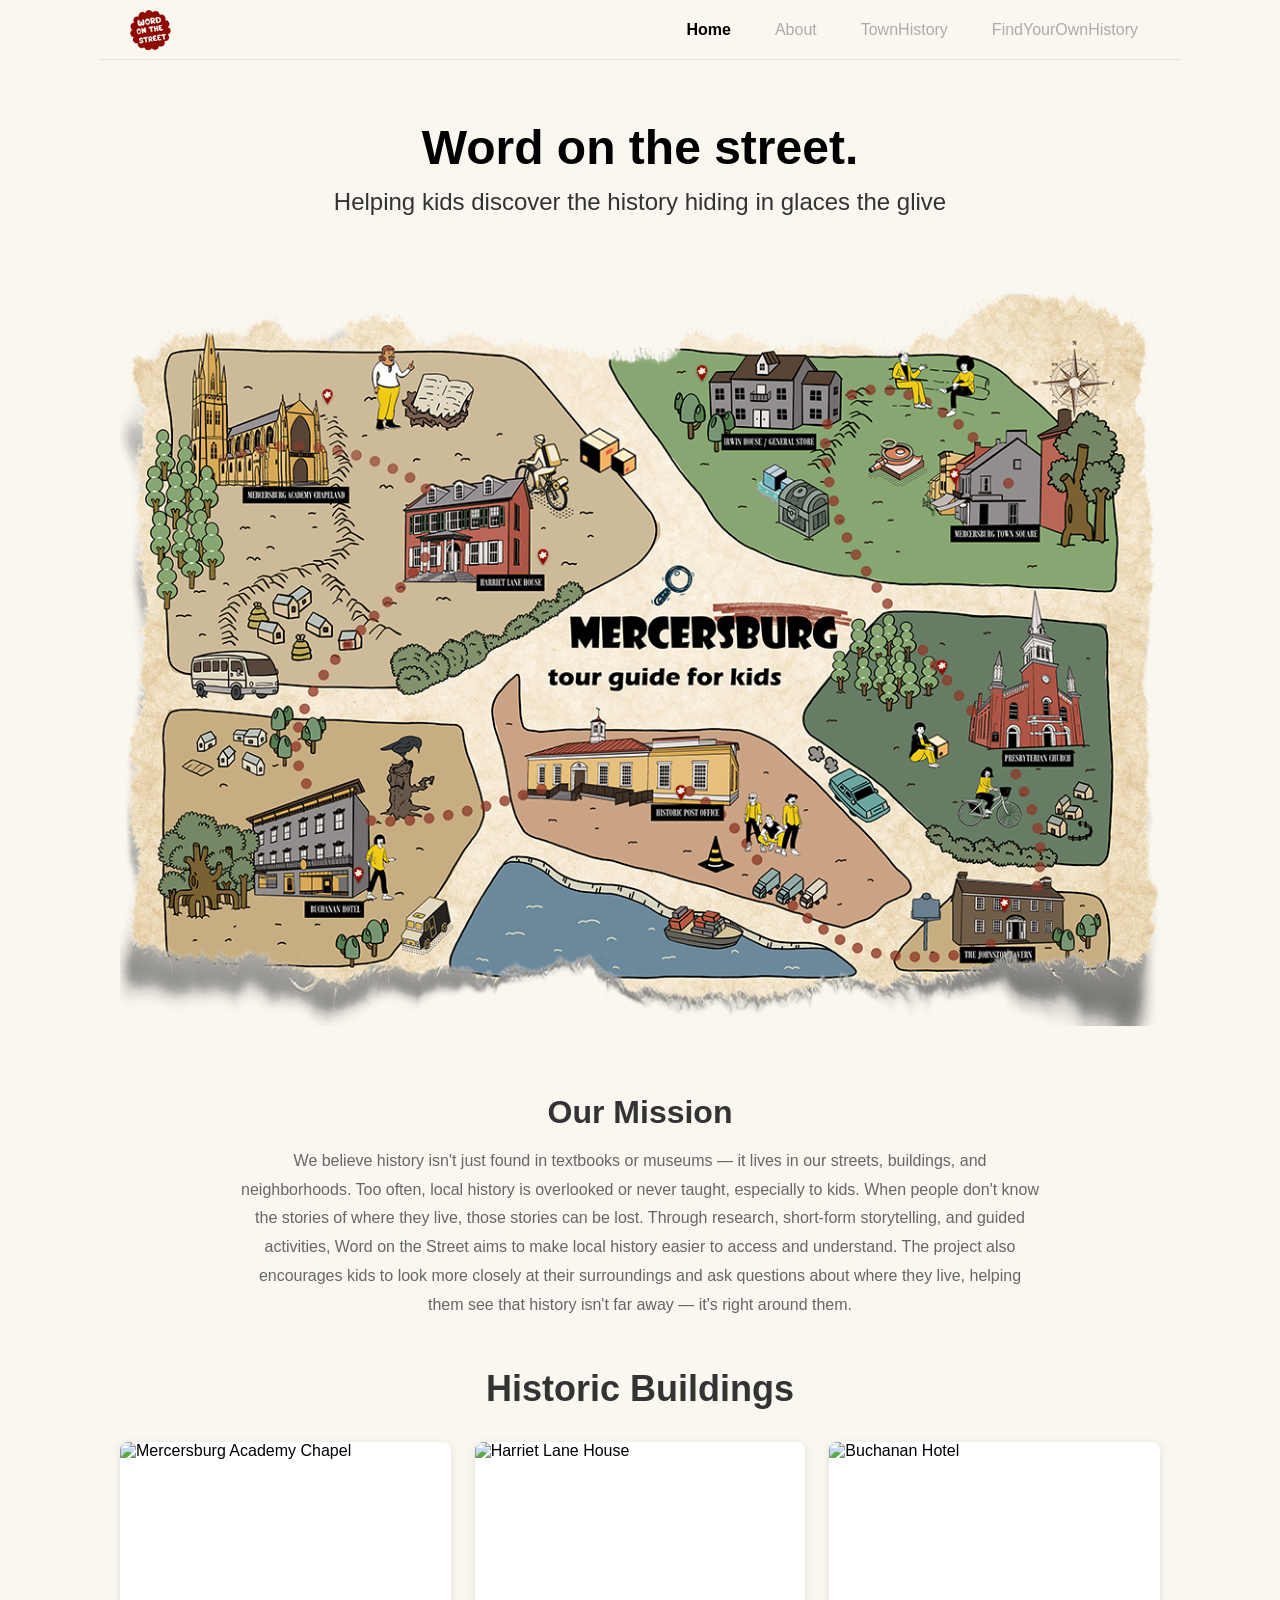
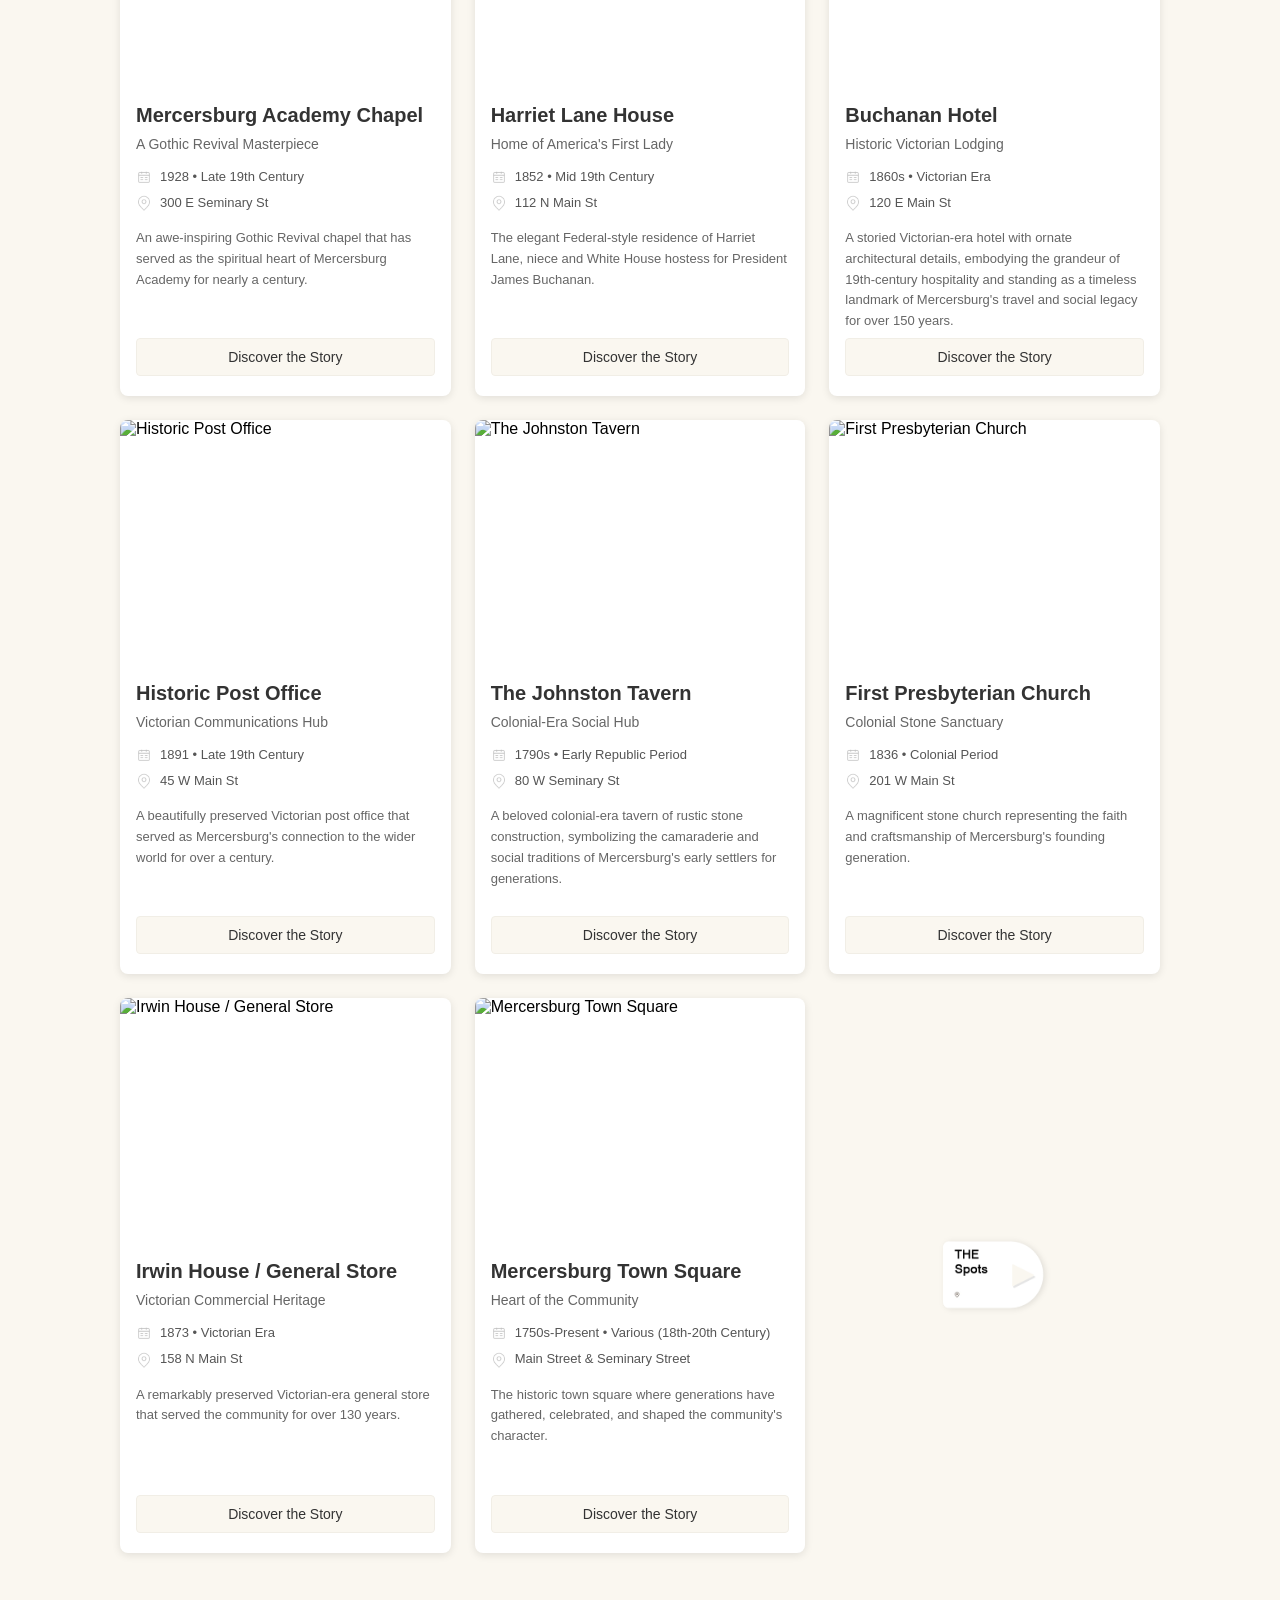
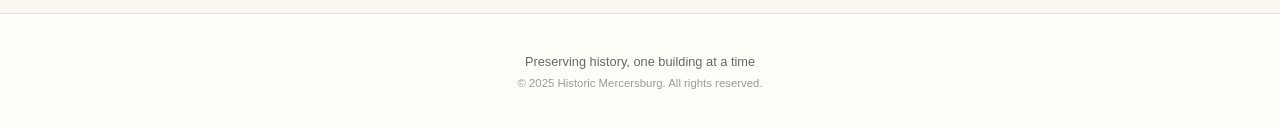
==== index.html @ d354d13d "Update index.html" ====
<!DOCTYPE html>
<html lang="en">
<head>
    <meta charset="UTF-8">
    <meta name="viewport" content="width=device-width, initial-scale=1.0">
    <title>Historic Mercersburg</title>
    <link rel="stylesheet" href="css/style.css?v=11">
</head>
<body>
<!-- Header -->
<header class="header">
    <div class="header-left">
        <a href="./index.html" class="logo">
            <img src="images/logo.png" alt="Word on the Street">
        </a>

    </div>
    <nav class="header-nav">
        <ul class="nav-list">
            <li class="nav-item active">
                <a href="./index.html" class="nav-link">Home</a>
            </li>

            <li class="nav-item">
                <a href="./history.html" class="nav-link">About</a>
            </li>

            <li class="nav-item">
                <a href="./other_spots.html" class="nav-link">TownHistory</a>
            </li>

            <li class="nav-item">
                <a href="./activity.html" class="nav-link">FindYourOwnHistory</a>
            </li>
        </ul>
    </nav>
</header>

<!-- Main Content -->
<main class="main-content home-content">
    <!-- Hero Section with Map Header -->
<!--    <section class="hero-section" onclick="window.location.href='./history.html'">-->
<!--        <img src="images/map-header-top.png" alt="Historic Mercersburg Map" class="hero-image">-->
<!--    </section>-->
    <section class="historic-buildings-section">
        <h2 class="buildings-title">Word on the street.</h2>
        <p class="buildings-subtitle" style="margin-bottom:0">Helping kids discover the history hiding in glaces the glive</p>
    </section>
    <!-- Treasure Map Section -->
    <section class="treasure-map-section">
        <div class="map-container">
            <img src="images/cbt.png" alt="Mercersburg Tour Guide Map" class="treasure-map-image">

            <!-- Map Icons positioned at specific locations -->
            <!-- id=1: Mercersburg Academy Chapel -->
            <div class="map-icon" style="top: 13.2%; left: 19%;" data-location-id="1">
                <img src="images/icon-add.png" alt="Location Marker" class="icon-image">
            </div>

            <!-- id=3: Buchanan Hotel (位置对应 Buchanan Hotel) -->
            <div class="map-icon" style="top: 35%; left: 39.7%;" data-location-id="2">
                <img src="images/icon-add.png" alt="Location Marker" class="icon-image">
            </div>

            <!-- id=2: Harriet Lane House (位置对应 Harriet Lane House) -->
            <div class="map-icon" style="bottom: 18.6%; left: 22%;" data-location-id="3">
                <img src="images/icon-add.png" alt="Location Marker" class="icon-image">
            </div>

            <!-- id=4: Historic Post Office -->
            <div class="map-icon" style="bottom: 29.8%; left: 53%;" data-location-id="4">
                <img src="images/icon-add.png" alt="Location Marker" class="icon-image">
            </div>

            <!-- id=5: The Johnston Tavern -->
            <div class="map-icon" style="bottom: 14.6%; right: 14%;" data-location-id="5">
                <img src="images/icon-add.png" alt="Location Marker" class="icon-image">
            </div>

            <!-- id=6: Presbyterian Church -->
            <div class="map-icon" style="top: 50%; right: 20%;" data-location-id="6">
                <img src="images/icon-add.png" alt="Location Marker" class="icon-image">
            </div>

            <!-- id=8: Mercersburg Town Square (位置对应 Town Square) -->
            <div class="map-icon" style="top: 24%; right: 18.8%;" data-location-id="8">
                <img src="images/icon-add.png" alt="Location Marker" class="icon-image">
            </div>

            <!-- id=7: Irwin House / General Store (位置对应 Irwin House) -->
            <div class="map-icon" style="top: 10%; left: 55%;" data-location-id="7">
                <img src="images/icon-add.png" alt="Location Marker" class="icon-image">
            </div>
        </div>
    </section>

    <!-- Historic Buildings Section -->
    <section class="historic-buildings-section">

        <div class="mission-section">
            <h3 class="mission-title">Our Mission</h3>
            <p class="buildings-intro-text">We believe history isn't just found in textbooks or museums — it lives in our streets, 
buildings, and neighborhoods. Too often, local history is overlooked or never taught, 
especially to kids. When people don't know the stories of where they live, those stories can be lost. 
Through research, short-form storytelling, and guided activities, 
Word on the Street aims to make local history easier to access and understand. 
The project also encourages kids to look more closely at their surroundings and 
ask questions about where they live, helping them see that history isn't far away — it's right around them.</p>
        </div>

        <h2 class="section-title-buildings">Historic Buildings</h2>

        <!-- Buildings Grid -->
        <div class="buildings-grid" id="buildings-grid">
            <!-- Buildings will be loaded dynamically -->
        </div>
    </section>
</main>

<!-- Footer -->
<footer class="footer home-footer">
    <div class="footer-content">
        <p class="footer-text-main">Preserving history, one building at a time</p>
        <p class="footer-text-copyright">© 2025 Historic Mercersburg. All rights reserved.</p>
    </div>
</footer>

<script src="js/jquery-3.2.1.min.js"></script>
<script src="js/main.js"></script>
<script src="js/home.js"></script>
</body>
</html>
---- css/style.css ----
@font-face {
  font-family: "Anitto";
  src: url("../font/Anitto.ttf") format("truetype");
  font-weight: normal;
  font-style: normal;
}
* {
  margin: 0;
  padding: 0;
  box-sizing: border-box;
}

body {
  font-family: "Arial", sans-serif;
  background-color: #faf7f0;
  overflow-x: hidden;
  display: flex;
  flex-direction: column;
  min-height: 100vh;
}

.container {
  max-width: 1080px;
  margin: 0 auto;
  width: 100%;
  padding: 0 1.25rem;
}

.header {
  height: 3.75rem;
  background: #faf7f0;
  display: flex;
  justify-content: space-between;
  align-items: center;
  padding: 0 1.875rem;
  max-width: 1080px;
  margin: 0 auto;
  width: 100%;
  border-bottom: solid 1px #e7e2dd;
}
.header-left .logo {
  color: #000;
  font-family: "Anitto", Arial, sans-serif;
  font-size: 1.5rem;
  font-weight: bold;
  letter-spacing: 1px;
  text-decoration: none;
  display: block;
}
.header-left .logo img {
  height: 2.5rem;
  width: auto;
  display: block;
}
.header-nav .nav-list {
  display: flex;
  list-style: none;
  gap: 1.25rem;
}
.header-nav .nav-item .nav-link {
  color: #AFABAB;
  text-decoration: none;
  font-size: 1rem;
  font-weight: 500;
  padding: 0.375rem 0.75rem;
  border-radius: 0.25rem;
  transition: all 0.3s ease;
  position: relative;
}
.header-nav .nav-item .nav-link.disabled {
  color: #AFABAB;
  cursor: default;
  pointer-events: none;
}
.header-nav .nav-item.active .nav-link {
  color: #000;
  font-weight: bold;
}

.main-content {
  margin-top: 0;
  padding: 0;
  min-height: calc(100vh - 3.75rem);
  display: flex;
  flex-direction: column;
  justify-content: flex-start;
  align-items: center;
  width: 100%;
}

.home-content {
  margin-top: 0;
  padding: 0;
  background: #faf7f0;
  flex: 1;
  width: 100%;
}

.hero-section {
  width: 100%;
  max-width: 1080px;
  margin: 0 auto;
  cursor: pointer;
  transition: opacity 0.3s ease;
}
.hero-section:hover {
  opacity: 0.9;
}
.hero-section .hero-image {
  width: 100%;
  height: auto;
  display: block;
}

.treasure-map-section {
  width: 100%;
  max-width: 1080px;
  margin: 0 auto;
  display: flex;
  justify-content: center;
  align-items: center;
  padding: 0.5rem 1.25rem;
}
.treasure-map-section .treasure-map-image {
  max-width: 100%;
  height: auto;
  display: block;
  margin: 0 auto;
}

.historic-buildings-section {
  width: 100%;
  max-width: 1080px;
  margin: 0 auto;
  padding: 3.75rem 1.25rem;
  background: #faf7f0;
}
.historic-buildings-section .buildings-title {
  font-size: 3rem;
  font-weight: bold;
  color: #000;
  text-align: center;
  margin-bottom: 0.5rem;
  font-family: "Arial", sans-serif;
}
.historic-buildings-section .buildings-subtitle {
  font-size: 1.5rem;
  font-weight: normal;
  color: #333;
  text-align: center;
  line-height: 1.6;
  margin-bottom: 2rem;
  max-width: 50rem;
  margin-left: auto;
  margin-right: auto;
  font-family: "Arial", sans-serif;
}
.historic-buildings-section .mission-section {
  margin-bottom: 3rem;
  max-width: 50rem;
  margin-left: auto;
  margin-right: auto;
}
.historic-buildings-section .mission-title {
  font-size: 2rem;
  font-weight: bold;
  color: #333;
  text-align: center;
  margin-bottom: 1rem;
  font-family: "Arial", sans-serif;
}
.historic-buildings-section .buildings-intro-text {
  font-size: 1rem;
  color: #666;
  text-align: center;
  line-height: 1.8;
  margin-bottom: 0;
  font-family: "Arial", sans-serif;
}
.historic-buildings-section .section-title-buildings {
  font-size: 2.25rem;
  font-weight: bold;
  color: #333;
  text-align: center;
  margin-bottom: 2rem;
  font-family: "Arial", sans-serif;
}

.buildings-grid {
  display: grid;
  grid-template-columns: repeat(3, 1fr);
  gap: 1.5rem;
  width: 100%;
}

.more-btn-wrapper {
  display: flex;
  align-items: center;
  justify-content: center; /* Center in the grid cell */
  height: 100%;
  min-height: 200px; /* Ensure it has some height if empty row, but cards define row height */
}
.more-btn-wrapper .more-btn-link {
  display: block;
  transition: opacity 0.3s ease;
  cursor: pointer;
}
.more-btn-wrapper .more-btn-link:hover {
  opacity: 0.8;
}
.more-btn-wrapper .more-btn-link img {
  width: 7rem;
  max-width: 100%;
  height: auto;
  display: block;
}

.other-spots-section {
  padding: 3.75rem 1.25rem;
  background: #faf7f0;
  min-height: 100vh;
}
.other-spots-section .town-intro-section1 {
  max-width: 1080px;
  margin: 0 auto;
  background: transparent;
  padding: 0 3rem;
}
.other-spots-section .town-intro-section {
  max-width: 1080px;
  margin: 0 auto 4rem;
  background: #fff;
  padding: 3rem;
  border-radius: 1rem;
  box-shadow: 0 2px 8px rgba(0, 0, 0, 0.05);
}
.other-spots-section .town-main-title {
  font-size: 3rem;
  font-weight: bold;
  color: #000;
  text-align: center;
  margin-bottom: 1.5rem;
  font-family: "Arial", sans-serif;
}
.other-spots-section .town-intro-title {
  font-size: 1.8rem;
  font-weight: normal;
  color: #D2691E;
  text-align: center;
  margin-bottom: 1.5rem;
  font-family: "Arial", sans-serif;
}
.other-spots-section .town-intro-text {
  font-size: 1rem;
  color: #666;
  line-height: 1.8;
  margin-bottom: 2.5rem;
  text-align: center;
  font-family: "Arial", sans-serif;
}
.other-spots-section .chapel-title {
  font-size: 1.5rem;
  font-weight: bold;
  color: #D2691E;
  margin-bottom: 1rem;
  font-family: "Arial", sans-serif;
}
.other-spots-section .chapel-text {
  font-size: 1rem;
  color: #666;
  line-height: 1.8;
  font-family: "Arial", sans-serif;
}
.other-spots-section .other-spots-title-container {
  display: flex;
  align-items: center;
  gap: 1rem;
  margin-bottom: 2.5rem;
  max-width: 1080px;
  margin-left: auto;
  margin-right: auto;
}
.other-spots-section .other-spots-title-container .other-spots-dot {
  width: 12px;
  height: 12px;
  background-color: #D2691E;
  border-radius: 50%;
}
.other-spots-section .other-spots-title-container .other-spots-title {
  font-size: 2rem;
  font-weight: bold;
  color: #000;
  font-family: "Arial", sans-serif;
}
.other-spots-section .spots-list {
  max-width: 1080px;
  margin: 0 auto;
  display: flex;
  flex-direction: column;
  gap: 1.5rem;
}
.other-spots-section .spot-item {
  background: #fff;
  border-radius: 0.75rem;
  padding: 1.5rem;
  box-shadow: 0 2px 8px rgba(0, 0, 0, 0.05);
  overflow: hidden;
  transition: all 0.3s ease;
}
.other-spots-section .spot-item .spot-header {
  cursor: pointer;
  display: flex;
  justify-content: space-between;
  align-items: end;
}
.other-spots-section .spot-item .spot-title {
  font-size: 1.125rem;
  font-weight: bold;
  color: #D2691E;
  margin: 0;
  font-family: "Arial", sans-serif;
  padding-right: 1rem;
}
.other-spots-section .spot-item .spot-toggle-btn {
  width: 16px;
  height: 16px;
  flex-shrink: 0;
  display: flex;
  align-items: center;
  justify-content: center;
}
.other-spots-section .spot-item .spot-toggle-btn img {
  width: 100%;
  height: 100%;
  object-fit: contain;
  display: block;
}
.other-spots-section .spot-item .spot-content {
  display: none;
  margin-top: 1.5rem;
  padding-top: 1.5rem;
  border-top: 1px solid #f0f0f0;
  font-family: "Arial", sans-serif;
}
.other-spots-section .spot-item .spot-content p {
  margin-bottom: 1rem;
  line-height: 1.6;
  color: #333;
  font-size: 0.9375rem;
}
.other-spots-section .spot-item .spot-content h4 {
  font-size: 1rem;
  font-weight: bold;
  margin-bottom: 0.5rem;
  font-family: "Arial", sans-serif;
  margin-top: 1.25rem;
}
.other-spots-section .spot-item .spot-content h4:first-child {
  margin-top: 0;
}
.other-spots-section .spot-item .spot-content .spot-section-box {
  border-radius: 0.5rem;
  padding: 1.25rem;
  margin-bottom: 1.25rem;
}
.other-spots-section .spot-item .spot-content .spot-section-box h4 {
  margin-top: 0;
}
.other-spots-section .spot-item .spot-content .spot-section-box.did-you-know {
  background-color: #F0F5F0;
}
.other-spots-section .spot-item .spot-content .spot-section-box.did-you-know h4 {
  color: #558B55;
}
.other-spots-section .spot-item .spot-content .spot-section-box.think-about-it {
  background-color: #FFF8E8;
}
.other-spots-section .spot-item .spot-content .spot-section-box.think-about-it h4 {
  color: #D79B00;
}
.other-spots-section .spot-item .spot-content .spot-section-box.architectural-details {
  padding: 0;
  margin-bottom: 1.25rem;
}
.other-spots-section .spot-item .spot-content .spot-section-box.architectural-details h4 {
  color: #333;
}
.other-spots-section .spot-item .spot-content .spot-section-box ul {
  list-style: disc;
  padding-left: 1.25rem;
  margin-bottom: 0;
}
.other-spots-section .spot-item .spot-content .spot-section-box ul li {
  margin-bottom: 0.5rem;
  font-size: 0.9375rem;
  color: #333;
  line-height: 1.6;
}
.other-spots-section .spot-item .spot-content .spot-section-box ul li:last-child {
  margin-bottom: 0;
}
.other-spots-section .spot-item .spot-content .spot-section-box .question-item {
  margin-bottom: 0.75rem;
  font-size: 0.9375rem;
  color: #333;
  line-height: 1.6;
}
.other-spots-section .spot-item .spot-content .spot-section-box .question-item strong {
  display: block;
  font-weight: bold;
  margin-bottom: 0.25rem;
}

.building-card {
  background: #fff;
  border-radius: 0.5rem;
  overflow: hidden;
  box-shadow: 0 0.125rem 0.5rem rgba(0, 0, 0, 0.1);
  transition: transform 0.3s ease, box-shadow 0.3s ease;
}
.building-card .building-image-wrapper {
  position: relative;
  width: 100%;
  height: 15rem;
  overflow: hidden;
}
.building-card .building-image-wrapper .building-image {
  width: 100%;
  height: 100%;
  object-fit: cover;
  display: block;
}
.building-card .building-image-wrapper .building-mark {
  position: absolute;
  top: 0.75rem;
  right: 0.75rem;
  padding: 0.375rem 0.75rem;
  border-radius: 0.25rem;
  color: #fff;
  font-size: 0.75rem;
  font-weight: 600;
  z-index: 10;
  font-family: "Arial", sans-serif;
  line-height: 1.2;
}
.building-card .building-content {
  padding: 1.25rem 1rem;
}
.building-card .building-content .building-title {
  font-size: 1.25rem;
  font-weight: bold;
  color: #333;
  margin-bottom: 0.5rem;
  line-height: 1.3;
  font-family: "Arial", sans-serif;
}
.building-card .building-content .building-subtitle {
  font-size: 0.875rem;
  color: #666;
  margin-bottom: 1rem;
  font-weight: 500;
  font-family: "Arial", sans-serif;
}
.building-card .building-content .building-details {
  margin-bottom: 1rem;
}
.building-card .building-content .building-details .building-detail-item {
  display: flex;
  align-items: center;
  margin-bottom: 0.5rem;
  font-size: 0.8125rem;
  color: #555;
  font-family: "Arial", sans-serif;
}
.building-card .building-content .building-details .building-detail-item .detail-icon {
  width: 1rem;
  height: 1rem;
  margin-right: 0.5rem;
  flex-shrink: 0;
  display: inline-block;
}
.building-card .building-content .building-details .building-detail-item .detail-icon img {
  width: 100%;
  height: 100%;
  object-fit: contain;
  display: block;
}
.building-card .building-content .building-details .building-detail-item .detail-text {
  flex: 1;
  line-height: 1.4;
}
.building-card .building-content .building-description {
  height: 90px;
  font-size: 0.8125rem;
  color: #666;
  line-height: 1.6;
  margin-bottom: 1.25rem;
  font-family: "Arial", sans-serif;
}
.building-card .building-content .discover-button {
  width: 100%;
  background: #faf7f0;
  color: #333;
  border: 1px solid #f1eee6;
  padding: 0.625rem 1rem;
  border-radius: 0.25rem;
  font-size: 0.875rem;
  font-weight: 500;
  cursor: pointer;
  transition: all 0.3s ease;
  font-family: "Arial", sans-serif;
}

.home-footer {
  background: #FFFEF9;
  border-top: 1px solid #E0E0E0;
  padding: 2.5rem 0;
  margin-top: auto;
  width: 100%;
}
.home-footer .footer-content {
  max-width: 1080px;
  margin: 0 auto;
  text-align: center;
  padding: 0 1.25rem;
}
.home-footer .footer-content .footer-text-main {
  font-size: 0.8rem;
  color: #666;
  margin-bottom: 0.5rem;
  font-family: "Arial", sans-serif;
}
.home-footer .footer-content .footer-text-copyright {
  font-size: 0.7125rem;
  color: #999;
  font-family: "Arial", sans-serif;
}

.story-content {
  background: #FFFEF9;
  padding: 2.5rem 1.25rem;
  flex: 1;
}

.story-container {
  max-width: 1080px;
  margin: 0 auto;
  width: 100%;
}

.back-to-map {
  display: inline-block;
  color: #333;
  text-decoration: none;
  font-size: 0.875rem;
  margin-bottom: 1.25rem;
  font-family: "Arial", sans-serif;
  transition: color 0.3s ease;
}
.back-to-map:hover {
  color: #8B4513;
}

.story-title {
  font-size: 2.625rem;
  font-weight: bold;
  color: #333;
  margin-bottom: 2.5rem;
  font-family: "Arial", sans-serif;
  line-height: 1.2;
}
.story-title .story-number {
  color: #8B4513;
  font-size: 3rem;
}

.story-sections {
  margin-bottom: 3.75rem;
}

.story-section {
  background: #fff;
  border-radius: 0.5rem;
  padding: 1.875rem 1.5rem;
  margin-bottom: 1.5rem;
  box-shadow: 0 0.125rem 0.5rem rgba(0, 0, 0, 0.05);
  border: solid 1px #e4e1d9;
}
.story-section .section-title {
  font-size: 1.5rem;
  font-weight: bold;
  margin-bottom: 1.25rem;
  font-family: "Arial", sans-serif;
  line-height: 1.3;
}
.story-section .section-content {
  font-size: 1rem;
  color: #333;
  line-height: 1.8;
  margin-bottom: 1rem;
  font-family: "Arial", sans-serif;
}
.story-section .section-list {
  list-style: disc;
  margin-left: 1.5rem;
  margin-bottom: 1rem;
}
.story-section .section-list li {
  font-size: 1rem;
  color: #333;
  line-height: 1.8;
  margin-bottom: 0.5rem;
  font-family: "Arial", sans-serif;
}

.story-section-facts .facts-list {
  list-style: none;
  margin: 0;
  padding: 0;
}
.story-section-facts .facts-list .fact-item {
  display: flex;
  align-items: flex-start;
  margin-bottom: 1rem;
  font-family: "Arial", sans-serif;
}
.story-section-facts .facts-list .fact-item .fact-icon {
  font-size: 1.5rem;
  margin-right: 0.75rem;
  flex-shrink: 0;
  line-height: 1.4;
}
.story-section-facts .facts-list .fact-item .fact-text {
  font-size: 1rem;
  color: #333;
  line-height: 1.8;
  flex: 1;
}

.story-section-facts-highlight .facts-highlight-list {
  list-style: none;
  margin: 0;
  padding: 0;
}
.story-section-facts-highlight .facts-highlight-list .fact-highlight-item {
  display: flex;
  align-items: flex-start;
  margin-bottom: 1rem;
  font-family: "Arial", sans-serif;
}
.story-section-facts-highlight .facts-highlight-list .fact-highlight-item .fact-highlight-icon {
  font-size: 1.5rem;
  margin-right: 0.75rem;
  flex-shrink: 0;
  line-height: 1.4;
}
.story-section-facts-highlight .facts-highlight-list .fact-highlight-item .fact-highlight-content {
  flex: 1;
}
.story-section-facts-highlight .facts-highlight-list .fact-highlight-item .fact-highlight-content .fact-highlight-title {
  font-size: 1rem;
  font-weight: bold;
  color: #333;
  margin-bottom: 0.25rem;
  font-family: "Arial", sans-serif;
  line-height: 1.4;
}
.story-section-facts-highlight .facts-highlight-list .fact-highlight-item .fact-highlight-content .fact-highlight-text {
  font-size: 1rem;
  color: #333;
  line-height: 1.8;
  margin: 0;
  font-family: "Arial", sans-serif;
}

.columns-grid {
  display: grid;
  grid-template-columns: repeat(4, 1fr);
  gap: 1.5rem;
  margin-top: 1.25rem;
}
.columns-grid .column-item {
  background: transparent;
}
.columns-grid .column-item .column-title {
  font-size: 1rem;
  font-weight: bold;
  color: #333;
  margin-bottom: 0.75rem;
  font-family: "Arial", sans-serif;
}
.columns-grid .column-item .column-list {
  list-style: disc;
  margin-left: 1.25rem;
  padding: 0;
}
.columns-grid .column-item .column-list li {
  font-size: 0.875rem;
  color: #333;
  line-height: 1.8;
  margin-bottom: 0.375rem;
  font-family: "Arial", sans-serif;
}

.timeline-list {
  margin-top: 1.25rem;
}
.timeline-list .timeline-item {
  gap: 1rem;
  margin-bottom: 1.5rem;
  align-items: flex-start;
  font-family: "Arial", sans-serif;
}
.timeline-list .timeline-item .timeline-time {
  font-size: 0.9375rem;
  font-weight: bold;
  color: #8B4513;
  min-width: 6.25rem;
  flex-shrink: 0;
  font-family: "Arial", sans-serif;
}
.timeline-list .timeline-item .timeline-text {
  font-size: 1rem;
  color: #333;
  line-height: 1.8;
  flex: 1;
  font-family: "Arial", sans-serif;
}

.story-section-questions .questions-list {
  list-style: decimal;
  margin-bottom: 1.25rem;
}
.story-section-questions .questions-list .question-item {
  font-size: 1rem;
  color: #333;
  line-height: 1.8;
  margin-bottom: 1rem;
  font-family: "Arial", sans-serif;
}
.story-section-questions .questions-list .question-item .question-label {
  display: block;
  font-weight: 600;
  color: #8B4513;
  margin-bottom: 0.25rem;
}
.story-section-questions .questions-list .question-item::marker {
  content: "";
}
.story-section-questions .final-reflection {
  font-size: 1rem;
  color: #333;
  font-weight: 600;
  margin-top: 1.25rem;
  font-family: "Arial", sans-serif;
  font-style: italic;
}

.story-section-congratulations {
  text-align: center;
  padding: 2.5rem 1.5rem;
}
.story-section-congratulations .congratulations-title {
  font-size: 2.25rem;
  font-weight: bold;
  color: #ad5630;
  margin-bottom: 1.25rem;
  font-family: "Arial", sans-serif;
}
.story-section-congratulations .congratulations-content {
  font-size: 1.125rem;
  color: #333;
  line-height: 1.8;
  margin-bottom: 1.25rem;
  font-family: "Arial", sans-serif;
}

.view-activities-button {
  background: #86a957;
  color: #fff;
  border: none;
  padding: 0.75rem 1.5rem;
  border-radius: 0.5rem;
  font-size: 0.875rem;
  font-weight: 600;
  cursor: pointer;
  transition: background 0.3s ease;
  font-family: "Arial", sans-serif;
  margin-top: 1.25rem;
}

.activities-cta {
  margin-top: 1.25rem;
  display: flex;
  justify-content: flex-end;
}

.activity-content {
  background: #FFFEF9;
  padding: 0;
}

.module-container {
  max-width: 1080px;
  margin: 0 auto;
  padding: 3rem 2rem;
}

.module-title {
  font-size: 1.6rem;
  font-weight: bold;
  color: #eef9f1;
  margin-bottom: 1.5rem;
  font-family: "Arial", sans-serif;
}

.module-worksheets .module-title, .tours-content .module-title {
  color: #ad5630;
}

.module-online .module-title {
  color: #4f9455;
}

.module-text {
  font-size: 1rem;
  color: #333;
  line-height: 1.8;
  margin-bottom: 1.5rem;
  font-family: "Arial", sans-serif;
}

.module-email {
  font-size: 1rem;
  color: #333;
  line-height: 1.8;
  font-family: "Arial", sans-serif;
}
.module-email a {
  color: #8B0000;
  text-decoration: none;
}
.module-email a:hover {
  text-decoration: underline;
}

.module-hero {
  background: transparent;
}

.hero-main-title {
  font-size: 3.5rem;
  font-weight: bold;
  color: #000;
  text-align: center;
  margin-bottom: 1rem;
  font-family: "Arial", sans-serif;
}

.hero-subtitle {
  font-size: 1.5rem;
  color: #333;
  text-align: center;
  font-family: "Arial", sans-serif;
  line-height: 1.6;
}

.module-tours {
  background: #fff;
  width: 1200px;
  margin: 0 auto;
}

.tours-content {
  display: flex;
  justify-content: space-between;
  gap: 1rem;
}

.tours-text {
  padding-right: 2rem;
}

.tours-gallery {
  position: relative;
  width: 440px;
}

.module-online {
  background: #eef9f1;
  width: 1200px;
  margin: 2rem auto;
}

.online-content {
  display: grid;
  grid-template-columns: 1fr 1fr;
  gap: 3rem;
  align-items: center;
}

.online-video {
  order: 1;
}

.online-text {
  order: 2;
  text-align: right;
}

.module-worksheets {
  background: #f0e3da;
  width: 1200px;
  margin: 0 auto;
}

.map-image-wrapper {
  margin-top: 2rem;
  text-align: center;
}

.map-image {
  max-width: 100%;
  height: auto;
  border-radius: 1rem;
}

.activity-section {
  margin-bottom: 2.5rem;
}
.activity-section .section-title {
  font-size: 1.75rem;
  font-weight: bold;
  color: #8B4513;
  margin-bottom: 1.25rem;
}

.video-wrapper {
  position: relative;
  border-radius: 1rem;
  overflow: hidden;
  background: #000;
  width: 100%;
  aspect-ratio: 16/9;
}
.video-wrapper video {
  width: 100%;
  height: 100%;
  display: block;
  object-fit: cover;
}

.video-overlay {
  position: absolute;
  inset: 0;
  display: flex;
  align-items: center;
  justify-content: center;
  background: rgba(0, 0, 0, 0.55);
  cursor: pointer;
  transition: opacity 0.3s ease;
}
.video-overlay.hidden {
  opacity: 0;
  pointer-events: none;
}
.video-overlay .play-button {
  width: 4.5rem;
  height: 4.5rem;
  border-radius: 50%;
  background: #fff;
  display: flex;
  align-items: center;
  justify-content: center;
  box-shadow: 0 0.25rem 1rem rgba(0, 0, 0, 0.25);
}
.video-overlay .play-button::before {
  content: "";
  border-style: solid;
  border-width: 0.75rem 0 0.75rem 1.125rem;
  border-color: transparent transparent transparent #8B4513;
  margin-left: 0.25rem;
}

.annual-highlights .highlight-grid {
  display: grid;
  grid-template-columns: repeat(2, 1fr);
  gap: 1.25rem;
  margin-top: 1.25rem;
}
.annual-highlights .highlight-card {
  background: #fff;
  border-radius: 1rem;
  padding: 1.25rem;
  box-shadow: 0 0.125rem 0.5rem rgba(0, 0, 0, 0.08);
}
.annual-highlights .highlight-card .highlight-month {
  font-size: 0.875rem;
  font-weight: bold;
  color: #d77a0a;
  text-transform: uppercase;
  display: inline-flex;
  align-items: center;
  gap: 0.5rem;
  margin-bottom: 0.5rem;
}
.annual-highlights .highlight-card .highlight-title {
  font-size: 1.125rem;
  font-weight: bold;
  color: #333;
  margin-bottom: 0.625rem;
}
.annual-highlights .highlight-card .highlight-description {
  font-size: 0.9375rem;
  color: #555;
  line-height: 1.6;
}

.gallery-swiper-container {
  position: relative;
  width: 100%;
}

.gallery-swiper {
  border-radius: 1rem;
  overflow: hidden;
  background: #f5f5f5;
  padding: 1rem;
}
.gallery-swiper .swiper-slide {
  display: flex;
  justify-content: center;
  align-items: center;
}
.gallery-swiper img {
  width: 100%;
  border-radius: 0.75rem;
  object-fit: cover;
  max-height: 22.5rem;
}

.gallery-swiper-container .swiper-button-prev,
.gallery-swiper-container .swiper-button-next {
  width: 3rem;
  height: 3rem;
  border-radius: 50%;
  color: #8B4513;
  transition: all 0.3s ease;
  top: 50%;
  transform: translateY(-50%);
}
.gallery-swiper-container .swiper-button-prev::after,
.gallery-swiper-container .swiper-button-next::after {
  font-size: 0.875rem;
  font-weight: bold;
}

.gallery-swiper-container .swiper-button-prev {
  left: 0;
}

.gallery-swiper-container .swiper-button-next {
  right: 0;
}

.gallery-swiper-container .swiper-pagination {
  position: relative;
  bottom: auto;
  margin-top: 1rem;
}
.gallery-swiper-container .swiper-pagination .swiper-pagination-bullet {
  width: 0.625rem;
  height: 0.625rem;
  background: #999;
  opacity: 0.5;
  transition: all 0.3s ease;
}
.gallery-swiper-container .swiper-pagination .swiper-pagination-bullet.swiper-pagination-bullet-active {
  background: #8B4513;
  opacity: 1;
  width: 1.5rem;
  border-radius: 0.3125rem;
}

.plan-visit-section .plan-intro {
  font-size: 1rem;
  color: #555;
  line-height: 1.7;
  margin-bottom: 1.25rem;
}
.plan-visit-section .plan-cards {
  display: flex;
  flex-direction: column;
  gap: 1rem;
}
.plan-visit-section .plan-card {
  border-radius: 1rem;
  padding: 1.25rem;
  background: #fff;
  border: 0.125rem solid #ddd;
}
.plan-visit-section .plan-card.accent-red {
  border-color: #f05a3f;
}
.plan-visit-section .plan-card.accent-green {
  border-color: #49a063;
}
.plan-visit-section .plan-card .plan-title {
  font-size: 1rem;
  font-weight: bold;
  margin-bottom: 0.5rem;
  display: inline-flex;
  align-items: center;
  gap: 0.5rem;
}
.plan-visit-section .plan-card .plan-text {
  font-size: 0.9375rem;
  color: #555;
  line-height: 1.7;
}

.story-navigation {
  margin-top: 2.5rem;
  margin-bottom: 2.5rem;
}

.nav-buttons {
  display: flex;
  justify-content: space-between;
  align-items: center;
  gap: 1.25rem;
}

.nav-button {
  padding: 0.75rem 1.5rem;
  border-radius: 0.375rem;
  font-size: 0.875rem;
  font-weight: 500;
  text-decoration: none;
  transition: all 0.3s ease;
  font-family: "Arial", sans-serif;
}
.nav-button.nav-button-prev {
  background: #f5f5f5;
  color: #333;
  border: 1px solid #ddd;
}
.nav-button.nav-button-prev:hover {
  background: #e5e5e5;
}
.nav-button.nav-button-next {
  background: #8B4513;
  color: #fff;
  border: 1px solid #8B4513;
}
.nav-button.nav-button-next:hover {
  background: #6b3410;
}
.nav-button.nav-button-disabled {
  visibility: hidden;
}

.story-footer {
  background: #FFFEF9;
  border-top: 1px solid #E0E0E0;
  padding: 2.5rem 0;
  margin-top: auto;
  width: 100%;
}
.story-footer .footer-content {
  max-width: 1080px;
  margin: 0 auto;
  text-align: center;
  padding: 0 1.25rem;
}
.story-footer .footer-content .footer-text-main {
  font-size: 1rem;
  color: #666;
  margin-bottom: 0.5rem;
  font-family: "Arial", sans-serif;
}
.story-footer .footer-content .footer-text-copyright {
  font-size: 0.8125rem;
  color: #999;
  font-family: "Arial", sans-serif;
}

.history-content {
  background: #FFFEF9;
  padding: 0;
  flex: 1;
}

.history-container {
  max-width: 100%;
  margin: 0 auto;
  width: 100%;
}

.history-hero-section {
  position: relative;
  width: 100%;
  min-height: calc(100vh - 3.75rem);
  display: flex;
  align-items: center;
  justify-content: center;
}

.history-background {
  position: absolute;
  top: 0;
  left: 0;
  width: 100%;
  height: 100%;
  z-index: 0;
  display: flex;
  align-items: center;
  justify-content: center;
}

.history-bg-image {
  width: 35%;
  height: 45%;
  object-fit: cover;
  opacity: 0.3;
}

.history-content-wrapper {
  position: relative;
  z-index: 1;
  max-width: 1080px;
  margin: 0 auto;
  padding: 3rem 2rem;
  display: grid;
  grid-template-columns: 1fr 1fr;
  gap: 3rem;
  align-items: center;
}

.history-text-section {
  padding: 2rem;
}

.history-section-title {
  font-size: 2rem;
  font-weight: bold;
  color: #8B0000;
  margin-bottom: 1.5rem;
  font-family: "Arial", sans-serif;
}

.history-text {
  font-size: 1rem;
  color: #333;
  line-height: 1.8;
  margin-bottom: 1.5rem;
  font-family: "Arial", sans-serif;
}

.history-image-section {
  display: flex;
  justify-content: end;
  align-items: center;
}

.history-photo {
  max-width: 100%;
  height: auto;
  border-radius: 1rem;
}

.history-title {
  font-size: 3rem;
  font-weight: bold;
  color: #333;
  text-align: center;
  margin-bottom: 1rem;
  font-family: "Arial", sans-serif;
  line-height: 1.2;
}

.history-subtitle {
  font-size: 1.25rem;
  color: #666;
  text-align: center;
  margin-bottom: 3.75rem;
  font-family: "Arial", sans-serif;
  line-height: 1.6;
}

.history-sections {
  display: flex;
  flex-direction: column;
  gap: 2.5rem;
}

.history-card {
  background: #fff;
  border-radius: 0.75rem;
  padding: 2.5rem 2rem;
  box-shadow: 0 0.25rem 0.75rem rgba(0, 0, 0, 0.1);
  position: relative;
}
.history-card .history-card-header {
  display: flex;
  align-items: center;
  gap: 0.75rem;
  margin-bottom: 1.5rem;
}
.history-card .history-card-icon {
  font-size: 2rem;
  display: inline-block;
  flex-shrink: 0;
}
.history-card .history-card-title {
  font-size: 1.75rem;
  font-weight: bold;
  color: #333;
  margin: 0;
  font-family: "Arial", sans-serif;
  line-height: 1.3;
}
.history-card .history-card-content {
  font-size: 1rem;
  color: #333;
  line-height: 1.8;
  margin-bottom: 1rem;
  font-family: "Arial", sans-serif;
}
.history-card .history-card-content:last-of-type {
  margin-bottom: 1.5rem;
}
.history-card .history-card-content strong {
  font-weight: 600;
  color: #000;
}

.history-highlight {
  background: #fef8f0;
  border-radius: 0.5rem;
  padding: 1rem 1.25rem;
  margin-top: 1.5rem;
  display: flex;
  align-items: flex-start;
  gap: 0.75rem;
}
.history-highlight .history-highlight-icon {
  font-size: 1.5rem;
  flex-shrink: 0;
}
.history-highlight .history-highlight-content {
  flex: 1;
}
.history-highlight .history-highlight-content .history-highlight-title {
  font-size: 1rem;
  font-weight: bold;
  color: #d87045;
  margin-bottom: 0.375rem;
  font-family: "Arial", sans-serif;
}
.history-highlight .history-highlight-content .history-highlight-text {
  font-size: 0.9375rem;
  color: #333;
  line-height: 1.6;
  font-family: "Arial", sans-serif;
}

.history-figures-grid {
  display: grid;
  grid-template-columns: repeat(2, 1fr);
  gap: 1rem;
  margin-top: 1.5rem;
}
.history-figures-grid .history-figure-card {
  background: #fafafa;
  border-radius: 0.5rem;
  padding: 1.25rem;
  box-shadow: none;
  border: 1px solid #e8e8e8;
  text-align: left;
}
.history-figures-grid .history-figure-card .history-figure-icon {
  font-size: 1.25rem;
  display: inline-block;
  margin-bottom: 0.5rem;
}
.history-figures-grid .history-figure-card .history-figure-title {
  display: inline;
  font-size: 1rem;
  font-weight: bold;
  color: #333;
  margin-bottom: 0.5rem;
  font-family: "Arial", sans-serif;
  line-height: 1.3;
}
.history-figures-grid .history-figure-card .history-figure-text {
  font-size: 0.875rem;
  color: #666;
  line-height: 1.6;
  font-family: "Arial", sans-serif;
}

.history-footer {
  background: #FFFEF9;
  border-top: 1px solid #E0E0E0;
  padding: 2.5rem 0;
  margin-top: auto;
  width: 100%;
}
.history-footer .footer-content {
  max-width: 1080px;
  margin: 0 auto;
  text-align: center;
  padding: 0 1.25rem;
}
.history-footer .footer-content .footer-text-main {
  font-size: 1rem;
  color: #666;
  margin-bottom: 0.5rem;
  font-family: "Arial", sans-serif;
}
.history-footer .footer-content .footer-text-copyright {
  font-size: 0.8125rem;
  color: #999;
  font-family: "Arial", sans-serif;
}

.map-container {
  position: relative;
  max-width: 89.7645854657vw;
  width: 100%;
  border-radius: 0.383828045vw;
  overflow: hidden;
}

.map-icon {
  position: absolute;
  cursor: pointer;
  z-index: 10;
  transition: all 0.3s ease;
  animation: fadeInIcons 0.8s ease-in-out 1.5s forwards;
}
.map-icon:hover {
  transform: scale(1.2);
  z-index: 20;
}
.map-icon:hover .icon-image {
  filter: drop-shadow(0 0.1023541453vw 0.2047082907vw rgba(0, 0, 0, 0.4));
}
.map-icon .icon-image {
  width: 1.5353121801vw;
  height: 1.5353121801vw;
  filter: drop-shadow(0 1px 0.1023541453vw rgba(0, 0, 0, 0.3));
  transition: all 0.3s ease;
}

@media (max-width: 1200px) {
  .buildings-grid {
    grid-template-columns: repeat(2, 1fr);
    gap: 1.25rem;
  }
}
@media (max-width: 768px) {
  .header {
    padding: 0 0.9375rem;
  }
  .header .header-left .logo {
    font-size: 1.25rem;
  }
  .header .header-nav .nav-item .nav-link {
    font-size: 0.75rem;
    padding: 0.25rem 0.5rem;
  }
  .buildings-grid {
    grid-template-columns: 1fr;
    gap: 1.25rem;
  }
  .historic-buildings-section {
    padding: 2.5rem 0.9375rem;
  }
  .historic-buildings-section .buildings-title {
    font-size: 1.75rem;
  }
  .historic-buildings-section .buildings-subtitle {
    font-size: 0.875rem;
  }
  .columns-grid {
    grid-template-columns: repeat(2, 1fr);
    gap: 1rem;
  }
  .story-title {
    font-size: 2rem;
  }
  .story-title .story-number {
    font-size: 2.25rem;
  }
  .story-section {
    padding: 1.25rem 1rem;
  }
  .story-section .section-title {
    font-size: 1.25rem;
  }
  .story-section .section-content {
    font-size: 0.875rem;
  }
  .story-section-facts-highlight .facts-highlight-grid {
    grid-template-columns: 1fr;
    gap: 1rem;
  }
  .nav-buttons {
    flex-direction: column;
  }
  .nav-buttons .nav-button {
    width: 100%;
    text-align: center;
  }
  .history-content {
    padding: 2.5rem 0.9375rem;
  }
  .history-title {
    font-size: 2.25rem;
  }
  .history-subtitle {
    font-size: 1.125rem;
  }
  .history-card {
    padding: 1.5rem 1.25rem;
  }
  .history-card .history-card-header {
    flex-direction: row;
    gap: 0.5rem;
  }
  .history-card .history-card-icon {
    font-size: 1.75rem;
  }
  .history-card .history-card-title {
    font-size: 1.375rem;
  }
  .history-card .history-card-content {
    font-size: 0.9375rem;
  }
  .history-highlight {
    padding: 0.875rem 1rem;
  }
  .history-highlight .history-highlight-icon {
    font-size: 1.25rem;
  }
  .history-highlight .history-highlight-title {
    font-size: 0.9375rem;
  }
  .history-highlight .history-highlight-text {
    font-size: 0.875rem;
  }
  .history-figures-grid {
    grid-template-columns: 1fr;
    gap: 0.75rem;
  }
  .history-figures-grid .history-figure-card {
    padding: 1rem;
  }
  .history-figures-grid .history-figure-card .history-figure-icon {
    font-size: 1.5rem;
  }
  .history-figures-grid .history-figure-card .history-figure-title {
    font-size: 0.9375rem;
  }
  .history-figures-grid .history-figure-card .history-figure-text {
    font-size: 0.8125rem;
  }
  .annual-highlights .highlight-grid {
    grid-template-columns: 1fr;
  }
  .activity-gallery .gallery-swiper {
    padding: 0.75rem;
  }
  .activity-gallery .swiper-button-prev,
  .activity-gallery .swiper-button-next {
    width: 2.5rem;
    height: 2.5rem;
  }
  .activity-gallery .swiper-button-prev::after,
  .activity-gallery .swiper-button-next::after {
    font-size: 0.75rem;
  }
  .activity-gallery .swiper-button-prev {
    left: 0;
  }
  .activity-gallery .swiper-button-next {
    right: 0;
  }
  .hero-main-title {
    font-size: 2.5rem;
  }
  .hero-subtitle {
    font-size: 1.125rem;
  }
  .tours-content {
    grid-template-columns: 1fr;
    gap: 2rem;
  }
  .tours-text {
    padding-right: 0;
  }
  .online-content {
    grid-template-columns: 1fr;
    gap: 2rem;
  }
  .online-video {
    order: 1;
  }
  .online-text {
    order: 2;
  }
  .module-title {
    font-size: 1.5rem;
  }
  .module-text {
    font-size: 0.9375rem;
  }
  .module-container {
    padding: 3rem 1rem;
  }
  .history-content-wrapper {
    grid-template-columns: 1fr;
    gap: 2rem;
    padding: 2rem 1rem;
  }
  .history-text-section {
    padding: 1rem;
  }
  .history-section-title {
    font-size: 1.5rem;
  }
}

/*# sourceMappingURL=style.css.map */
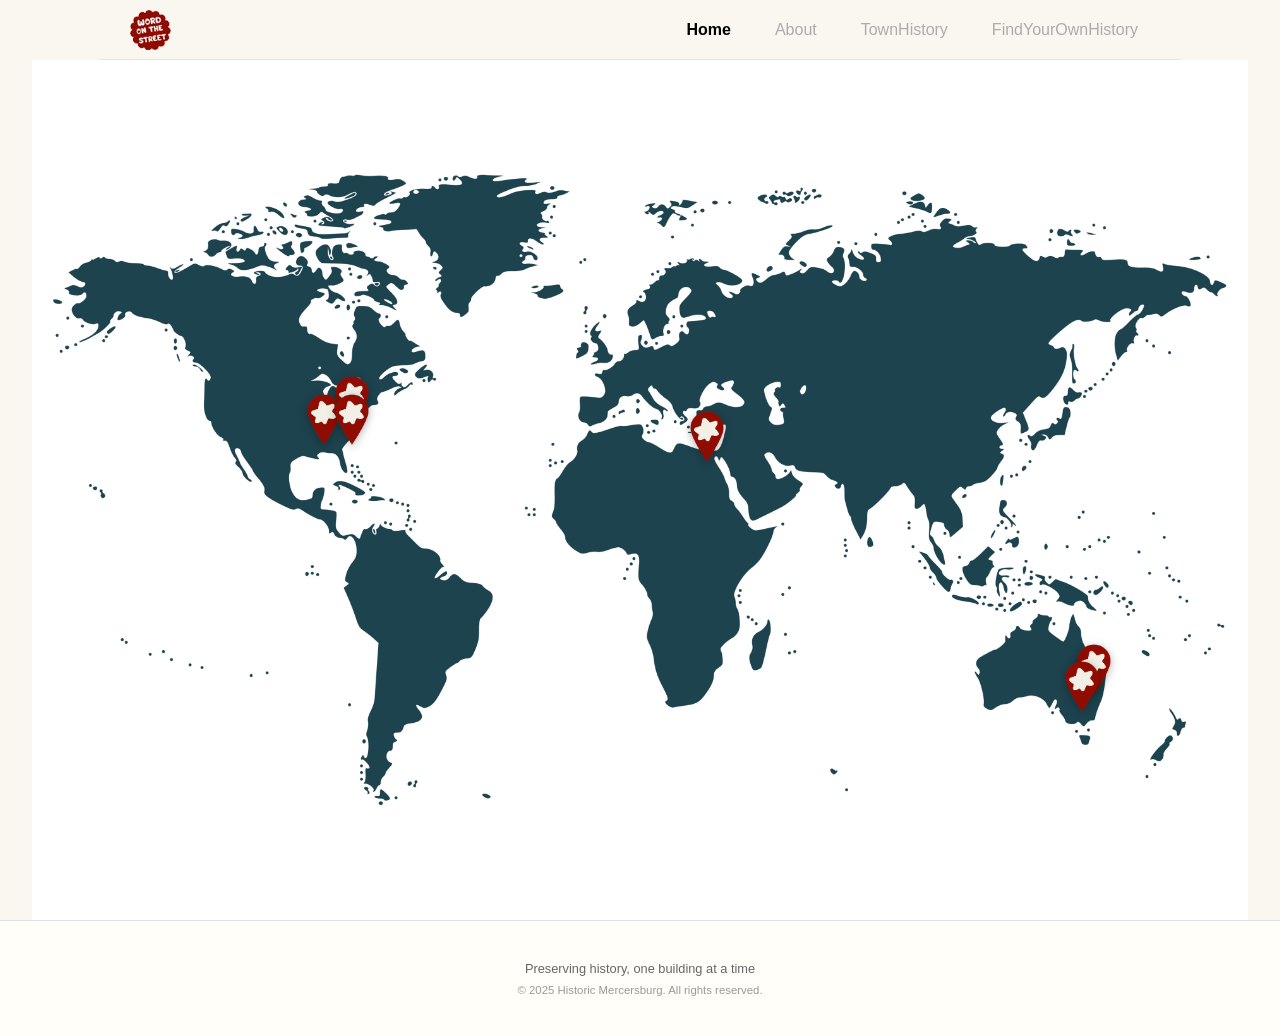
==== commit 56a664ee: "提交代码" ====
--- a/index.html
+++ b/index.html
@@ -38,84 +38,63 @@
 
 <!-- Main Content -->
 <main class="main-content home-content">
-    <!-- Hero Section with Map Header -->
-<!--    <section class="hero-section" onclick="window.location.href='./history.html'">-->
-<!--        <img src="images/map-header-top.png" alt="Historic Mercersburg Map" class="hero-image">-->
-<!--    </section>-->
-    <section class="historic-buildings-section">
-        <h2 class="buildings-title">Word on the street.</h2>
-        <p class="buildings-subtitle" style="margin-bottom:0">Helping kids discover the history hiding in glaces the glive</p>
-    </section>
-    <!-- Treasure Map Section -->
-    <section class="treasure-map-section">
-        <div class="map-container">
-            <img src="images/cbt.png" alt="Mercersburg Tour Guide Map" class="treasure-map-image">
+    <!-- World Map Section -->
+    <section class="world-map-section">
+        <div class="world-map-container">
+            <img src="images/new-map.png" alt="World Map" class="world-map-image">
 
             <!-- Map Icons positioned at specific locations -->
-            <!-- id=1: Mercersburg Academy Chapel -->
-            <div class="map-icon" style="top: 13.2%; left: 19%;" data-location-id="1">
+            <!-- Great Falls WOTS -->
+            <div class="world-map-icon" style="top: 36%;left: 25%;" data-pdf-url="https://www.aizhong168.cn/6.pdf,https://www.aizhong168.cn/8.pdf" data-location-name="Mount Vernon Word On The Stree&White House WOTS
+">
                 <img src="images/icon-add.png" alt="Location Marker" class="icon-image">
             </div>
 
-            <!-- id=3: Buchanan Hotel (位置对应 Buchanan Hotel) -->
-            <div class="map-icon" style="top: 35%; left: 39.7%;" data-location-id="2">
+            <!-- James Buchanan Log Cabin WOTS -->
+            <div class="world-map-icon" style="bottom: 25%;right: 12%;" data-pdf-url="https://www.aizhong168.cn/2.pdf,https://www.aizhong168.cn/3.pdf" data-location-name="Hornsby Court House & Water Clock WOTs">
                 <img src="images/icon-add.png" alt="Location Marker" class="icon-image">
             </div>
 
-            <!-- id=2: Harriet Lane House (位置对应 Harriet Lane House) -->
-            <div class="map-icon" style="bottom: 18.6%; left: 22%;" data-location-id="3">
+            <!-- Mount Vernon & White House WOTS -->
+            <div class="world-map-icon" style="top: 38%;left: 22.8%;" data-pdf-url="https://www.aizhong168.cn/4.pdf" data-location-name="James Buchanan Log Cabin WOTS
+">
                 <img src="images/icon-add.png" alt="Location Marker" class="icon-image">
             </div>
 
-            <!-- id=4: Historic Post Office -->
-            <div class="map-icon" style="bottom: 29.8%; left: 53%;" data-location-id="4">
+            <!-- Pyramids of Giza WOTs -->
+            <div class="world-map-icon" style="top: 38%;left: 25%;" data-pdf-url="https://www.aizhong168.cn/1.pdf" data-location-name="Great Falls WOTS
+
+">
                 <img src="images/icon-add.png" alt="Location Marker" class="icon-image">
             </div>
 
-            <!-- id=5: The Johnston Tavern -->
-            <div class="map-icon" style="bottom: 14.6%; right: 14%;" data-location-id="5">
+            <!-- Hornsby Court House & Water Clock WOTs -->
+            <div class="world-map-icon" style="    top: 40%; right: 42.3%;" data-pdf-url="https://www.aizhong168.cn/7.pdf" data-location-name="Pyramids of Giza WOTs
+">
                 <img src="images/icon-add.png" alt="Location Marker" class="icon-image">
             </div>
 
-            <!-- id=6: Presbyterian Church -->
-            <div class="map-icon" style="top: 50%; right: 20%;" data-location-id="6">
-                <img src="images/icon-add.png" alt="Location Marker" class="icon-image">
-            </div>
-
-            <!-- id=8: Mercersburg Town Square (位置对应 Town Square) -->
-            <div class="map-icon" style="top: 24%; right: 18.8%;" data-location-id="8">
-                <img src="images/icon-add.png" alt="Location Marker" class="icon-image">
-            </div>
-
-            <!-- id=7: Irwin House / General Store (位置对应 Irwin House) -->
-            <div class="map-icon" style="top: 10%; left: 55%;" data-location-id="7">
+            <!-- Lisgar Garden WOTS -->
+            <div class="world-map-icon" style="    bottom: 23%;right: 13%" data-pdf-url="https://www.aizhong168.cn/5.pdf" data-location-name="Lisgar Garden WOTS
+">
                 <img src="images/icon-add.png" alt="Location Marker" class="icon-image">
             </div>
         </div>
     </section>
+</main>
 
-    <!-- Historic Buildings Section -->
-    <section class="historic-buildings-section">
-
-        <div class="mission-section">
-            <h3 class="mission-title">Our Mission</h3>
-            <p class="buildings-intro-text">We believe history isn't just found in textbooks or museums — it lives in our streets, 
-buildings, and neighborhoods. Too often, local history is overlooked or never taught, 
-especially to kids. When people don't know the stories of where they live, those stories can be lost. 
-Through research, short-form storytelling, and guided activities, 
-Word on the Street aims to make local history easier to access and understand. 
-The project also encourages kids to look more closely at their surroundings and 
-ask questions about where they live, helping them see that history isn't far away — it's right around them.</p>
+<!-- PDF Modal -->
+<div id="pdfModal" class="pdf-modal">
+    <div class="pdf-modal-content">
+        <div class="pdf-modal-header">
+            <h2 id="modalTitle" class="pdf-modal-title">PDF Preview</h2>
+            <span class="pdf-modal-close">&times;</span>
         </div>
-
-        <h2 class="section-title-buildings">Historic Buildings</h2>
-
-        <!-- Buildings Grid -->
-        <div class="buildings-grid" id="buildings-grid">
-            <!-- Buildings will be loaded dynamically -->
+        <div class="pdf-modal-body" id="pdfContainer">
+            <!-- PDF iframes will be loaded here -->
         </div>
-    </section>
-</main>
+    </div>
+</div>
 
 <!-- Footer -->
 <footer class="footer home-footer">
--- a/css/style.css
+++ b/css/style.css
@@ -126,6 +126,164 @@
   height: auto;
   display: block;
   margin: 0 auto;
+}
+
+.world-map-section {
+  width: 100%;
+  max-width: 100%;
+  margin: 0 auto;
+  padding: 0;
+  background: #faf7f0;
+}
+
+.world-map-container {
+  position: relative;
+  max-width: 1400px;
+  width: 100%;
+  margin: 0 auto;
+  padding: 0 2rem;
+}
+
+.world-map-image {
+  width: 100%;
+  height: auto;
+  display: block;
+}
+
+.world-map-icon {
+  position: absolute;
+  cursor: pointer;
+  z-index: 10;
+  transition: all 0.3s ease;
+}
+.world-map-icon:hover {
+  transform: scale(1.3);
+  z-index: 20;
+}
+.world-map-icon:hover .icon-image {
+  filter: drop-shadow(0 4px 8px rgba(0, 0, 0, 0.4));
+}
+.world-map-icon .icon-image {
+  width: 4rem;
+  height: 4rem;
+  filter: drop-shadow(0 2px 4px rgba(0, 0, 0, 0.3));
+  transition: all 0.3s ease;
+}
+
+/* Tooltip styles */
+.world-map-icon::after {
+  content: attr(data-location-name);
+  position: absolute;
+  bottom: 100%;
+  left: 50%;
+  transform: translateX(-50%) translateY(-8px);
+  background-color: rgba(0, 0, 0, 0.85);
+  color: #fff;
+  padding: 0.5rem 0.75rem;
+  border-radius: 0.375rem;
+  font-size: 0.875rem;
+  font-family: "Arial", sans-serif;
+  white-space: nowrap;
+  opacity: 0;
+  pointer-events: none;
+  transition: opacity 0.3s ease, transform 0.3s ease;
+  z-index: 100;
+  box-shadow: 0 2px 8px rgba(0, 0, 0, 0.2);
+}
+
+.world-map-icon::before {
+  content: "";
+  position: absolute;
+  bottom: 100%;
+  left: 50%;
+  transform: translateX(-50%) translateY(-2px);
+  border: 6px solid transparent;
+  border-top-color: rgba(0, 0, 0, 0.85);
+  opacity: 0;
+  pointer-events: none;
+  transition: opacity 0.3s ease, transform 0.3s ease;
+  z-index: 100;
+}
+
+.world-map-icon:hover::after {
+  opacity: 1;
+  transform: translateX(-50%) translateY(-12px);
+}
+
+.world-map-icon:hover::before {
+  opacity: 1;
+  transform: translateX(-50%) translateY(-6px);
+}
+
+.pdf-modal {
+  display: none;
+  position: fixed;
+  z-index: 1000;
+  left: 0;
+  top: 0;
+  width: 100%;
+  height: 100%;
+  overflow: auto;
+  background-color: rgba(0, 0, 0, 0.7);
+}
+
+.pdf-modal-content {
+  background-color: #fff;
+  margin: 2% auto;
+  padding: 0;
+  border: 1px solid #888;
+  width: 90%;
+  max-width: 1200px;
+  max-height: 90vh;
+  border-radius: 0.5rem;
+  display: flex;
+  flex-direction: column;
+}
+
+.pdf-modal-header {
+  display: flex;
+  justify-content: space-between;
+  align-items: center;
+  padding: 1rem 1.5rem;
+  border-bottom: 1px solid #ddd;
+  background: #faf7f0;
+}
+
+.pdf-modal-title {
+  margin: 0;
+  font-size: 1.5rem;
+  font-weight: bold;
+  color: #333;
+  font-family: "Arial", sans-serif;
+}
+
+.pdf-modal-close {
+  color: #aaa;
+  font-size: 2rem;
+  font-weight: bold;
+  cursor: pointer;
+  transition: color 0.3s ease;
+}
+.pdf-modal-close:hover, .pdf-modal-close:focus {
+  color: #000;
+}
+
+.pdf-modal-body {
+  padding: 1rem;
+  overflow-y: auto;
+  flex: 1;
+  max-height: calc(90vh - 80px);
+}
+
+.pdf-iframe {
+  width: 100%;
+  height: 80vh;
+  border: none;
+  margin-bottom: 1rem;
+  border-radius: 0.25rem;
+}
+.pdf-iframe:last-child {
+  margin-bottom: 0;
 }
 
 .historic-buildings-section {
@@ -925,6 +1083,46 @@
   border-radius: 1rem;
 }
 
+.module-pdf-download {
+  background: #fff;
+  width: 1200px;
+  margin: 0 auto;
+  padding: 3rem 0;
+}
+
+.pdf-download-box {
+  display: flex;
+  flex-direction: column;
+  align-items: center;
+  justify-content: center;
+  gap: 1rem;
+  padding: 2rem;
+  cursor: pointer;
+  transition: all 0.3s ease;
+  border-radius: 0.5rem;
+}
+.pdf-download-box:hover {
+  background: #f9f9f9;
+}
+.pdf-download-box:hover .pdf-link-text {
+  color: #8B0000;
+}
+
+.pdf-icon {
+  width: 4rem;
+  height: 4rem;
+  object-fit: contain;
+}
+
+.pdf-link-text {
+  font-size: 1.2rem;
+  color: #D2691E;
+  font-weight: 500;
+  font-family: "Arial", sans-serif;
+  transition: color 0.3s ease;
+  text-align: center;
+}
+
 .activity-section {
   margin-bottom: 2.5rem;
 }
@@ -1620,6 +1818,9 @@
   .module-container {
     padding: 3rem 1rem;
   }
+  .module-worksheets {
+    width: 100%;
+  }
   .history-content-wrapper {
     grid-template-columns: 1fr;
     gap: 2rem;
@@ -1631,6 +1832,38 @@
   .history-section-title {
     font-size: 1.5rem;
   }
+  .world-map-container {
+    padding: 0 1rem;
+  }
+  .world-map-icon .icon-image {
+    width: 1.5rem;
+    height: 1.5rem;
+  }
+  .pdf-modal-content {
+    width: 95%;
+    margin: 5% auto;
+  }
+  .pdf-modal-title {
+    font-size: 1.2rem;
+  }
+  .pdf-iframe {
+    height: 60vh;
+  }
+  .module-pdf-download {
+    width: 100%;
+    padding: 2rem 0;
+  }
+  .pdf-download-box {
+    padding: 1.5rem 1rem;
+    gap: 0.75rem;
+  }
+  .pdf-icon {
+    width: 3rem;
+    height: 3rem;
+  }
+  .pdf-link-text {
+    font-size: 0.95rem;
+  }
 }
 
 /*# sourceMappingURL=style.css.map */
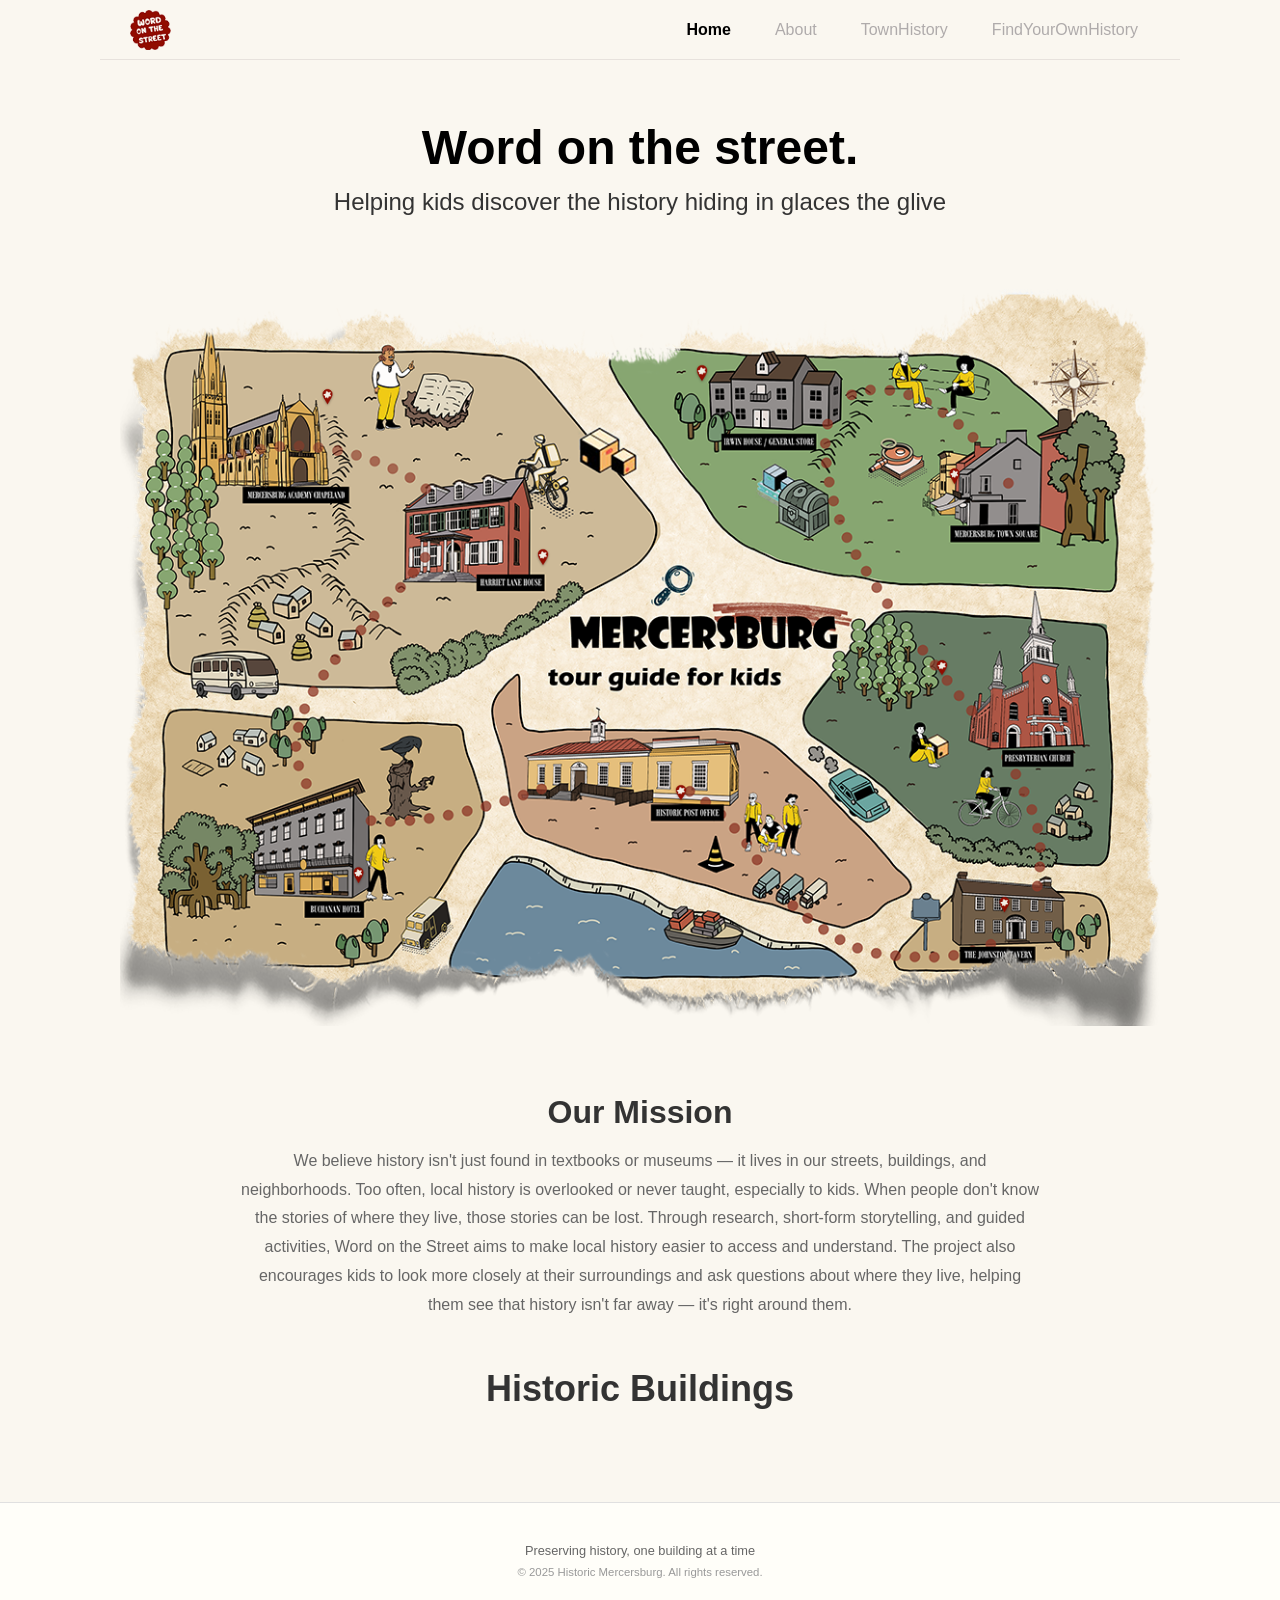
==== commit 5dc82c95: "提交代码" ====
--- a/index.html
+++ b/index.html
@@ -38,63 +38,84 @@
 
 <!-- Main Content -->
 <main class="main-content home-content">
-    <!-- World Map Section -->
-    <section class="world-map-section">
-        <div class="world-map-container">
-            <img src="images/new-map.png" alt="World Map" class="world-map-image">
+    <!-- Hero Section with Map Header -->
+    <!--    <section class="hero-section" onclick="window.location.href='./history.html'">-->
+    <!--        <img src="images/map-header-top.png" alt="Historic Mercersburg Map" class="hero-image">-->
+    <!--    </section>-->
+    <section class="historic-buildings-section">
+        <h2 class="buildings-title">Word on the street.</h2>
+        <p class="buildings-subtitle" style="margin-bottom:0">Helping kids discover the history hiding in glaces the glive</p>
+    </section>
+    <!-- Treasure Map Section -->
+    <section class="treasure-map-section">
+        <div class="map-container">
+            <img src="images/cbt.png" alt="Mercersburg Tour Guide Map" class="treasure-map-image">
 
             <!-- Map Icons positioned at specific locations -->
-            <!-- Great Falls WOTS -->
-            <div class="world-map-icon" style="top: 36%;left: 25%;" data-pdf-url="https://www.aizhong168.cn/6.pdf,https://www.aizhong168.cn/8.pdf" data-location-name="Mount Vernon Word On The Stree&White House WOTS
-">
+            <!-- id=1: Mercersburg Academy Chapel -->
+            <div class="map-icon" style="top: 13.2%; left: 19%;" data-location-id="1">
                 <img src="images/icon-add.png" alt="Location Marker" class="icon-image">
             </div>
 
-            <!-- James Buchanan Log Cabin WOTS -->
-            <div class="world-map-icon" style="bottom: 25%;right: 12%;" data-pdf-url="https://www.aizhong168.cn/2.pdf,https://www.aizhong168.cn/3.pdf" data-location-name="Hornsby Court House & Water Clock WOTs">
+            <!-- id=3: Buchanan Hotel (位置对应 Buchanan Hotel) -->
+            <div class="map-icon" style="top: 35%; left: 39.7%;" data-location-id="2">
                 <img src="images/icon-add.png" alt="Location Marker" class="icon-image">
             </div>
 
-            <!-- Mount Vernon & White House WOTS -->
-            <div class="world-map-icon" style="top: 38%;left: 22.8%;" data-pdf-url="https://www.aizhong168.cn/4.pdf" data-location-name="James Buchanan Log Cabin WOTS
-">
+            <!-- id=2: Harriet Lane House (位置对应 Harriet Lane House) -->
+            <div class="map-icon" style="bottom: 18.6%; left: 22%;" data-location-id="3">
                 <img src="images/icon-add.png" alt="Location Marker" class="icon-image">
             </div>
 
-            <!-- Pyramids of Giza WOTs -->
-            <div class="world-map-icon" style="top: 38%;left: 25%;" data-pdf-url="https://www.aizhong168.cn/1.pdf" data-location-name="Great Falls WOTS
-
-">
+            <!-- id=4: Historic Post Office -->
+            <div class="map-icon" style="bottom: 29.8%; left: 53%;" data-location-id="4">
                 <img src="images/icon-add.png" alt="Location Marker" class="icon-image">
             </div>
 
-            <!-- Hornsby Court House & Water Clock WOTs -->
-            <div class="world-map-icon" style="    top: 40%; right: 42.3%;" data-pdf-url="https://www.aizhong168.cn/7.pdf" data-location-name="Pyramids of Giza WOTs
-">
+            <!-- id=5: The Johnston Tavern -->
+            <div class="map-icon" style="bottom: 14.6%; right: 14%;" data-location-id="5">
                 <img src="images/icon-add.png" alt="Location Marker" class="icon-image">
             </div>
 
-            <!-- Lisgar Garden WOTS -->
-            <div class="world-map-icon" style="    bottom: 23%;right: 13%" data-pdf-url="https://www.aizhong168.cn/5.pdf" data-location-name="Lisgar Garden WOTS
-">
+            <!-- id=6: Presbyterian Church -->
+            <div class="map-icon" style="top: 50%; right: 20%;" data-location-id="6">
+                <img src="images/icon-add.png" alt="Location Marker" class="icon-image">
+            </div>
+
+            <!-- id=8: Mercersburg Town Square (位置对应 Town Square) -->
+            <div class="map-icon" style="top: 24%; right: 18.8%;" data-location-id="8">
+                <img src="images/icon-add.png" alt="Location Marker" class="icon-image">
+            </div>
+
+            <!-- id=7: Irwin House / General Store (位置对应 Irwin House) -->
+            <div class="map-icon" style="top: 10%; left: 55%;" data-location-id="7">
                 <img src="images/icon-add.png" alt="Location Marker" class="icon-image">
             </div>
         </div>
     </section>
+
+    <!-- Historic Buildings Section -->
+    <section class="historic-buildings-section">
+
+        <div class="mission-section">
+            <h3 class="mission-title">Our Mission</h3>
+            <p class="buildings-intro-text">We believe history isn't just found in textbooks or museums — it lives in our streets,
+                buildings, and neighborhoods. Too often, local history is overlooked or never taught,
+                especially to kids. When people don't know the stories of where they live, those stories can be lost.
+                Through research, short-form storytelling, and guided activities,
+                Word on the Street aims to make local history easier to access and understand.
+                The project also encourages kids to look more closely at their surroundings and
+                ask questions about where they live, helping them see that history isn't far away — it's right around them.</p>
+        </div>
+
+        <h2 class="section-title-buildings">Historic Buildings</h2>
+
+        <!-- Buildings Grid -->
+        <div class="buildings-grid" id="buildings-grid">
+            <!-- Buildings will be loaded dynamically -->
+        </div>
+    </section>
 </main>
-
-<!-- PDF Modal -->
-<div id="pdfModal" class="pdf-modal">
-    <div class="pdf-modal-content">
-        <div class="pdf-modal-header">
-            <h2 id="modalTitle" class="pdf-modal-title">PDF Preview</h2>
-            <span class="pdf-modal-close">&times;</span>
-        </div>
-        <div class="pdf-modal-body" id="pdfContainer">
-            <!-- PDF iframes will be loaded here -->
-        </div>
-    </div>
-</div>
 
 <!-- Footer -->
 <footer class="footer home-footer">
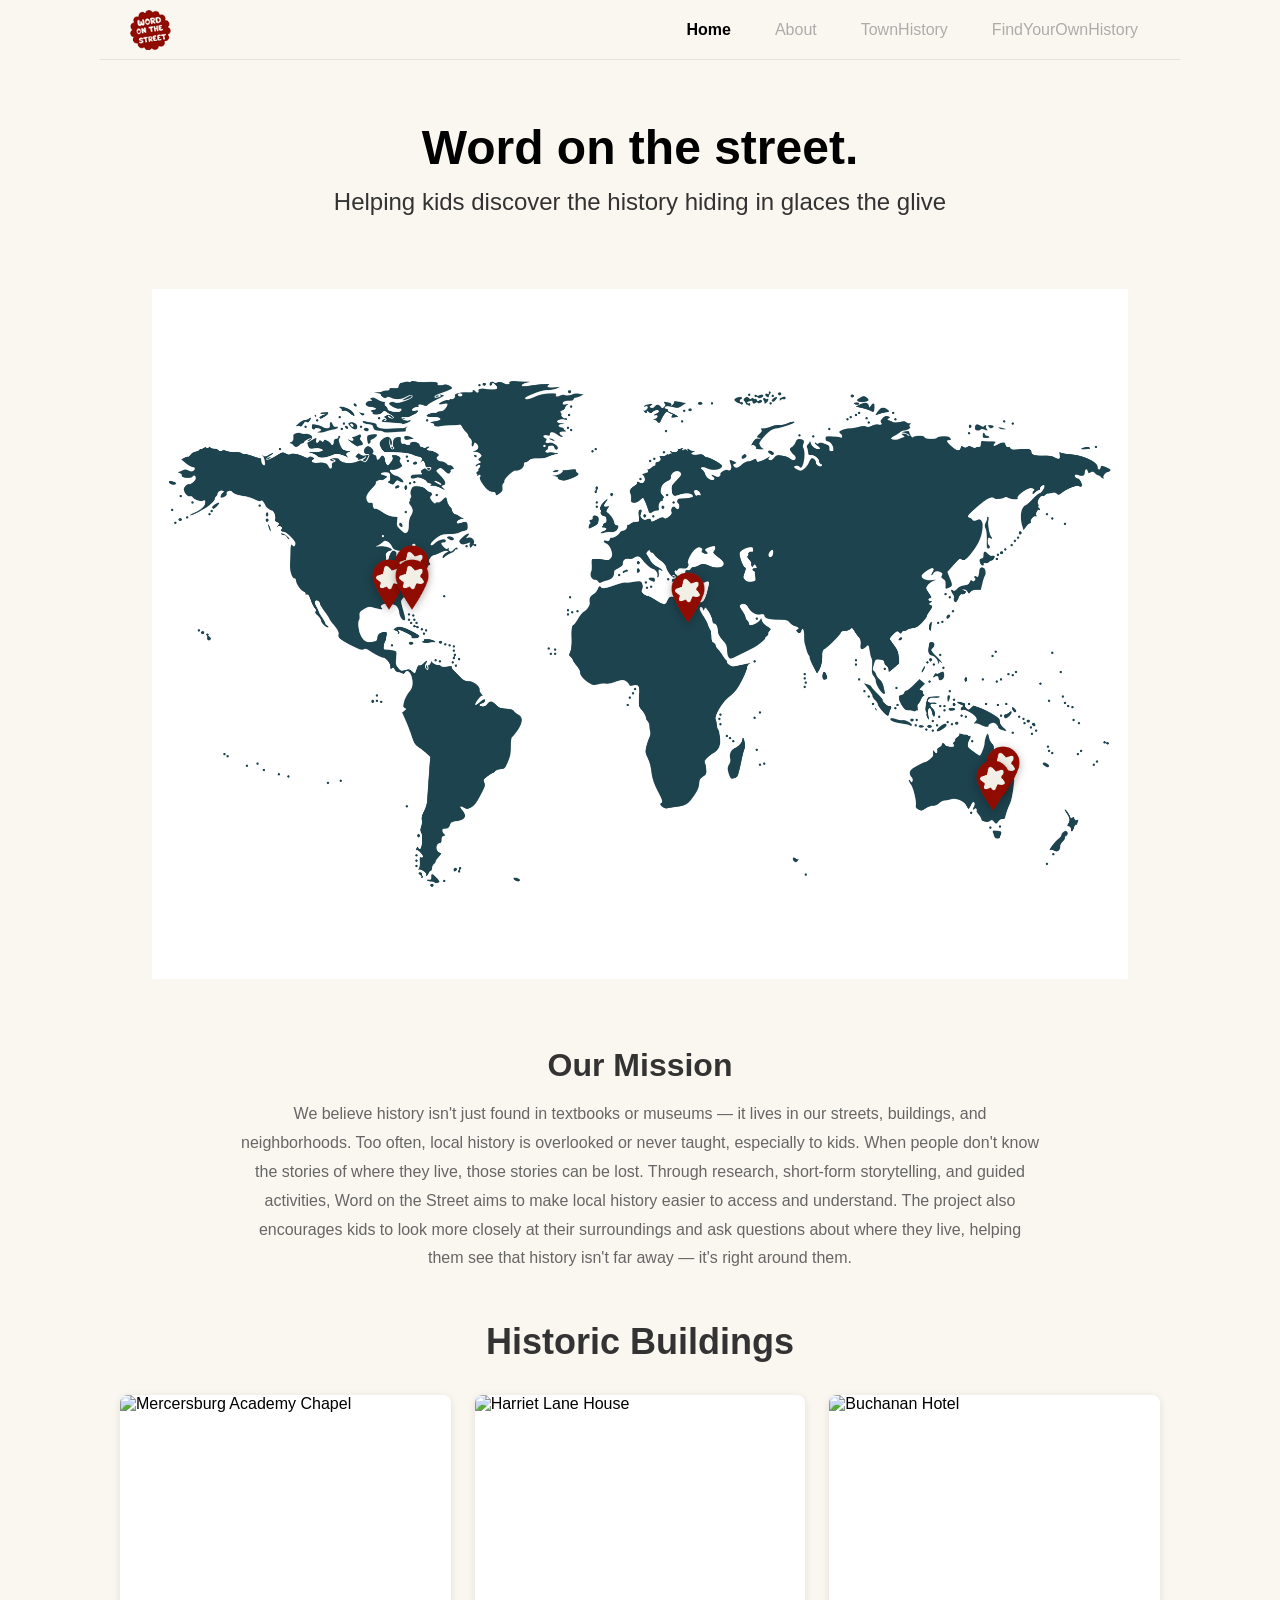
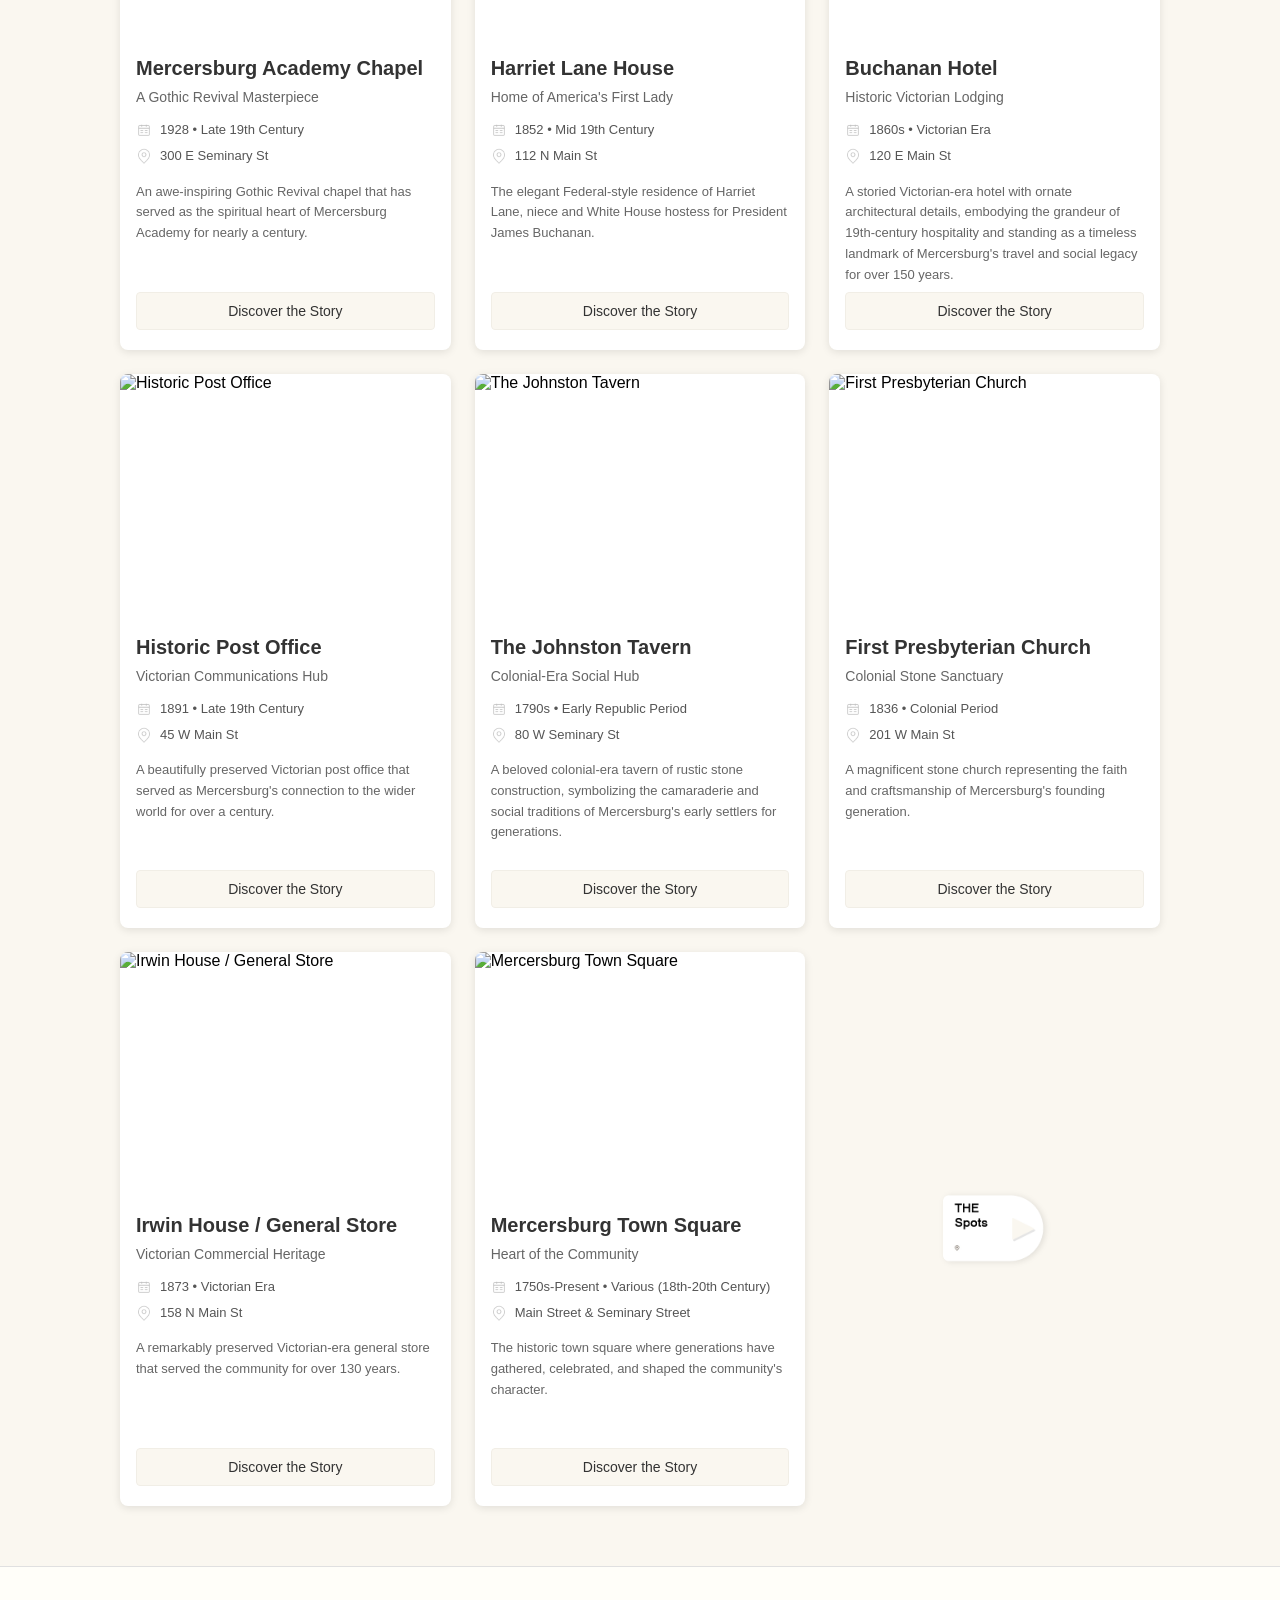
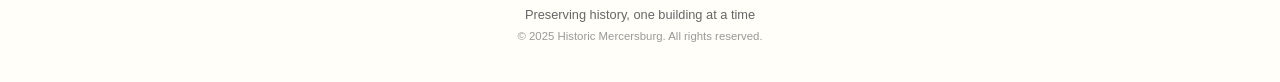
==== commit 9fb36292: "提交代码" ====
--- a/index.html
+++ b/index.html
@@ -49,48 +49,49 @@
     <!-- Treasure Map Section -->
     <section class="treasure-map-section">
         <div class="map-container">
-            <img src="images/cbt.png" alt="Mercersburg Tour Guide Map" class="treasure-map-image">
+            <!-- World Map Section -->
+            <section class="world-map-section">
+                <div class="world-map-container">
+                    <img src="images/new-map.png" alt="World Map" class="world-map-image">
 
-            <!-- Map Icons positioned at specific locations -->
-            <!-- id=1: Mercersburg Academy Chapel -->
-            <div class="map-icon" style="top: 13.2%; left: 19%;" data-location-id="1">
-                <img src="images/icon-add.png" alt="Location Marker" class="icon-image">
-            </div>
+                    <!-- Map Icons positioned at specific locations -->
+                    <!-- Great Falls WOTS -->
+                    <div class="world-map-icon" style="top: 36%;left: 25%;" data-pdf-url="https://www.aizhong168.cn/6.pdf,https://www.aizhong168.cn/8.pdf" data-location-name="Mount Vernon Word On The Stree&White House WOTS
+">
+                        <img src="images/icon-add.png" alt="Location Marker" class="icon-image">
+                    </div>
 
-            <!-- id=3: Buchanan Hotel (位置对应 Buchanan Hotel) -->
-            <div class="map-icon" style="top: 35%; left: 39.7%;" data-location-id="2">
-                <img src="images/icon-add.png" alt="Location Marker" class="icon-image">
-            </div>
+                    <!-- James Buchanan Log Cabin WOTS -->
+                    <div class="world-map-icon" style="bottom: 25%;right: 12%;" data-pdf-url="https://www.aizhong168.cn/2.pdf,https://www.aizhong168.cn/3.pdf" data-location-name="Hornsby Court House & Water Clock WOTs">
+                        <img src="images/icon-add.png" alt="Location Marker" class="icon-image">
+                    </div>
 
-            <!-- id=2: Harriet Lane House (位置对应 Harriet Lane House) -->
-            <div class="map-icon" style="bottom: 18.6%; left: 22%;" data-location-id="3">
-                <img src="images/icon-add.png" alt="Location Marker" class="icon-image">
-            </div>
+                    <!-- Mount Vernon & White House WOTS -->
+                    <div class="world-map-icon" style="top: 38%;left: 22.8%;" data-pdf-url="https://www.aizhong168.cn/4.pdf" data-location-name="James Buchanan Log Cabin WOTS
+">
+                        <img src="images/icon-add.png" alt="Location Marker" class="icon-image">
+                    </div>
 
-            <!-- id=4: Historic Post Office -->
-            <div class="map-icon" style="bottom: 29.8%; left: 53%;" data-location-id="4">
-                <img src="images/icon-add.png" alt="Location Marker" class="icon-image">
-            </div>
+                    <!-- Pyramids of Giza WOTs -->
+                    <div class="world-map-icon" style="top: 38%;left: 25%;" data-pdf-url="https://www.aizhong168.cn/1.pdf" data-location-name="Great Falls WOTS
 
-            <!-- id=5: The Johnston Tavern -->
-            <div class="map-icon" style="bottom: 14.6%; right: 14%;" data-location-id="5">
-                <img src="images/icon-add.png" alt="Location Marker" class="icon-image">
-            </div>
+">
+                        <img src="images/icon-add.png" alt="Location Marker" class="icon-image">
+                    </div>
 
-            <!-- id=6: Presbyterian Church -->
-            <div class="map-icon" style="top: 50%; right: 20%;" data-location-id="6">
-                <img src="images/icon-add.png" alt="Location Marker" class="icon-image">
-            </div>
+                    <!-- Hornsby Court House & Water Clock WOTs -->
+                    <div class="world-map-icon" style="    top: 40%; right: 42.3%;" data-pdf-url="https://www.aizhong168.cn/7.pdf" data-location-name="Pyramids of Giza WOTs
+">
+                        <img src="images/icon-add.png" alt="Location Marker" class="icon-image">
+                    </div>
 
-            <!-- id=8: Mercersburg Town Square (位置对应 Town Square) -->
-            <div class="map-icon" style="top: 24%; right: 18.8%;" data-location-id="8">
-                <img src="images/icon-add.png" alt="Location Marker" class="icon-image">
-            </div>
-
-            <!-- id=7: Irwin House / General Store (位置对应 Irwin House) -->
-            <div class="map-icon" style="top: 10%; left: 55%;" data-location-id="7">
-                <img src="images/icon-add.png" alt="Location Marker" class="icon-image">
-            </div>
+                    <!-- Lisgar Garden WOTS -->
+                    <div class="world-map-icon" style="    bottom: 23%;right: 13%" data-pdf-url="https://www.aizhong168.cn/5.pdf" data-location-name="Lisgar Garden WOTS
+">
+                        <img src="images/icon-add.png" alt="Location Marker" class="icon-image">
+                    </div>
+                </div>
+            </section>
         </div>
     </section>
 
@@ -116,7 +117,18 @@
         </div>
     </section>
 </main>
-
+<!-- PDF Modal -->
+<div id="pdfModal" class="pdf-modal">
+    <div class="pdf-modal-content">
+        <div class="pdf-modal-header">
+            <h2 id="modalTitle" class="pdf-modal-title">PDF Preview</h2>
+            <span class="pdf-modal-close">&times;</span>
+        </div>
+        <div class="pdf-modal-body" id="pdfContainer">
+            <!-- PDF iframes will be loaded here -->
+        </div>
+    </div>
+</div>
 <!-- Footer -->
 <footer class="footer home-footer">
     <div class="footer-content">
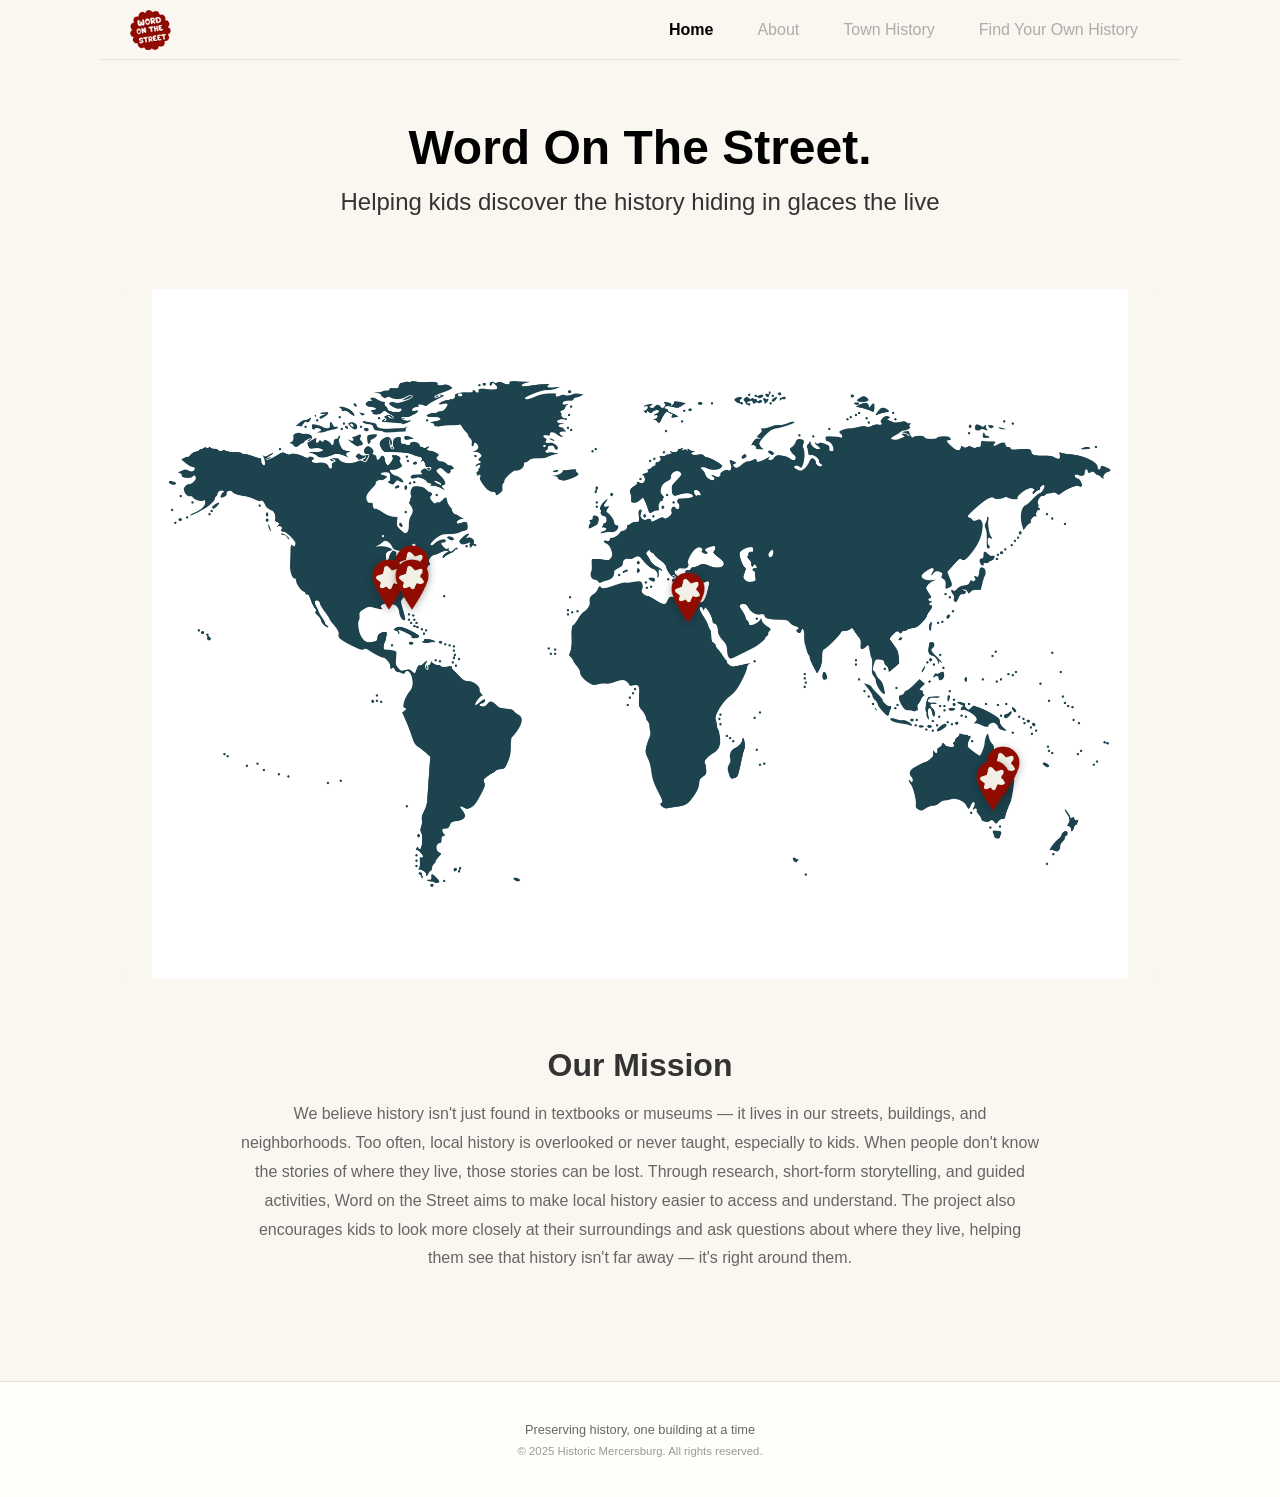
==== commit c1add511: "提交代码" ====
--- a/index.html
+++ b/index.html
@@ -26,11 +26,11 @@
             </li>
 
             <li class="nav-item">
-                <a href="./other_spots.html" class="nav-link">TownHistory</a>
+                <a href="./other_spots.html" class="nav-link">Town History</a>
             </li>
 
             <li class="nav-item">
-                <a href="./activity.html" class="nav-link">FindYourOwnHistory</a>
+                <a href="./activity.html" class="nav-link">Find Your Own History</a>
             </li>
         </ul>
     </nav>
@@ -43,8 +43,8 @@
     <!--        <img src="images/map-header-top.png" alt="Historic Mercersburg Map" class="hero-image">-->
     <!--    </section>-->
     <section class="historic-buildings-section">
-        <h2 class="buildings-title">Word on the street.</h2>
-        <p class="buildings-subtitle" style="margin-bottom:0">Helping kids discover the history hiding in glaces the glive</p>
+        <h2 class="buildings-title">Word On The Street.</h2>
+        <p class="buildings-subtitle" style="margin-bottom:0">Helping kids discover the history hiding in glaces the live</p>
     </section>
     <!-- Treasure Map Section -->
     <section class="treasure-map-section">
@@ -56,37 +56,37 @@
 
                     <!-- Map Icons positioned at specific locations -->
                     <!-- Great Falls WOTS -->
-                    <div class="world-map-icon" style="top: 36%;left: 25%;" data-pdf-url="https://www.aizhong168.cn/6.pdf,https://www.aizhong168.cn/8.pdf" data-location-name="Mount Vernon Word On The Stree&White House WOTS
+                    <div class="world-map-icon" style="top: 36%;left: 25%;" data-pdf-url="images/pdf/6.pdf,images/pdf/8.pdf" data-location-name="Mount Vernon Word On The Stree&White House
 ">
                         <img src="images/icon-add.png" alt="Location Marker" class="icon-image">
                     </div>
 
                     <!-- James Buchanan Log Cabin WOTS -->
-                    <div class="world-map-icon" style="bottom: 25%;right: 12%;" data-pdf-url="https://www.aizhong168.cn/2.pdf,https://www.aizhong168.cn/3.pdf" data-location-name="Hornsby Court House & Water Clock WOTs">
+                    <div class="world-map-icon" style="bottom: 25%;right: 12%;" data-pdf-url="images/pdf/2.pdf,images/pdf/3.pdf" data-location-name="Hornsby Court House & Water Clock">
                         <img src="images/icon-add.png" alt="Location Marker" class="icon-image">
                     </div>
 
                     <!-- Mount Vernon & White House WOTS -->
-                    <div class="world-map-icon" style="top: 38%;left: 22.8%;" data-pdf-url="https://www.aizhong168.cn/4.pdf" data-location-name="James Buchanan Log Cabin WOTS
+                    <div class="world-map-icon" style="top: 38%;left: 22.8%;" data-pdf-url="images/pdf/4.pdf" data-location-name="James Buchanan Log Cabin
 ">
                         <img src="images/icon-add.png" alt="Location Marker" class="icon-image">
                     </div>
 
                     <!-- Pyramids of Giza WOTs -->
-                    <div class="world-map-icon" style="top: 38%;left: 25%;" data-pdf-url="https://www.aizhong168.cn/1.pdf" data-location-name="Great Falls WOTS
+                    <div class="world-map-icon" style="top: 38%;left: 25%;" data-pdf-url="images/pdf/1.pdf" data-location-name="Great Falls
 
 ">
                         <img src="images/icon-add.png" alt="Location Marker" class="icon-image">
                     </div>
 
                     <!-- Hornsby Court House & Water Clock WOTs -->
-                    <div class="world-map-icon" style="    top: 40%; right: 42.3%;" data-pdf-url="https://www.aizhong168.cn/7.pdf" data-location-name="Pyramids of Giza WOTs
+                    <div class="world-map-icon" style="    top: 40%; right: 42.3%;" data-pdf-url="images/pdf/7.pdf" data-location-name="Pyramids of Giza
 ">
                         <img src="images/icon-add.png" alt="Location Marker" class="icon-image">
                     </div>
 
                     <!-- Lisgar Garden WOTS -->
-                    <div class="world-map-icon" style="    bottom: 23%;right: 13%" data-pdf-url="https://www.aizhong168.cn/5.pdf" data-location-name="Lisgar Garden WOTS
+                    <div class="world-map-icon" style="    bottom: 23%;right: 13%" data-pdf-url="images/pdf/5.pdf" data-location-name="Lisgar Garden
 ">
                         <img src="images/icon-add.png" alt="Location Marker" class="icon-image">
                     </div>
@@ -109,12 +109,12 @@
                 ask questions about where they live, helping them see that history isn't far away — it's right around them.</p>
         </div>
 
-        <h2 class="section-title-buildings">Historic Buildings</h2>
+<!--        <h2 class="section-title-buildings">Historic Buildings</h2>-->
 
         <!-- Buildings Grid -->
-        <div class="buildings-grid" id="buildings-grid">
-            <!-- Buildings will be loaded dynamically -->
-        </div>
+<!--        <div class="buildings-grid" id="buildings-grid">-->
+<!--            &lt;!&ndash; Buildings will be loaded dynamically &ndash;&gt;-->
+<!--        </div>-->
     </section>
 </main>
 <!-- PDF Modal -->
--- a/css/style.css
+++ b/css/style.css
@@ -168,51 +168,6 @@
   height: 4rem;
   filter: drop-shadow(0 2px 4px rgba(0, 0, 0, 0.3));
   transition: all 0.3s ease;
-}
-
-/* Tooltip styles */
-.world-map-icon::after {
-  content: attr(data-location-name);
-  position: absolute;
-  bottom: 100%;
-  left: 50%;
-  transform: translateX(-50%) translateY(-8px);
-  background-color: rgba(0, 0, 0, 0.85);
-  color: #fff;
-  padding: 0.5rem 0.75rem;
-  border-radius: 0.375rem;
-  font-size: 0.875rem;
-  font-family: "Arial", sans-serif;
-  white-space: nowrap;
-  opacity: 0;
-  pointer-events: none;
-  transition: opacity 0.3s ease, transform 0.3s ease;
-  z-index: 100;
-  box-shadow: 0 2px 8px rgba(0, 0, 0, 0.2);
-}
-
-.world-map-icon::before {
-  content: "";
-  position: absolute;
-  bottom: 100%;
-  left: 50%;
-  transform: translateX(-50%) translateY(-2px);
-  border: 6px solid transparent;
-  border-top-color: rgba(0, 0, 0, 0.85);
-  opacity: 0;
-  pointer-events: none;
-  transition: opacity 0.3s ease, transform 0.3s ease;
-  z-index: 100;
-}
-
-.world-map-icon:hover::after {
-  opacity: 1;
-  transform: translateX(-50%) translateY(-12px);
-}
-
-.world-map-icon:hover::before {
-  opacity: 1;
-  transform: translateX(-50%) translateY(-6px);
 }
 
 .pdf-modal {
@@ -1123,6 +1078,17 @@
   text-align: center;
 }
 
+.pdf-link-text-2 {
+  font-size: 1.4rem;
+  color: #8B0000;
+  font-weight: 500;
+  font-family: "Arial", sans-serif;
+  transition: color 0.3s ease;
+  text-align: center;
+  display: block;
+  margin-top: 2rem;
+}
+
 .activity-section {
   margin-bottom: 2.5rem;
 }
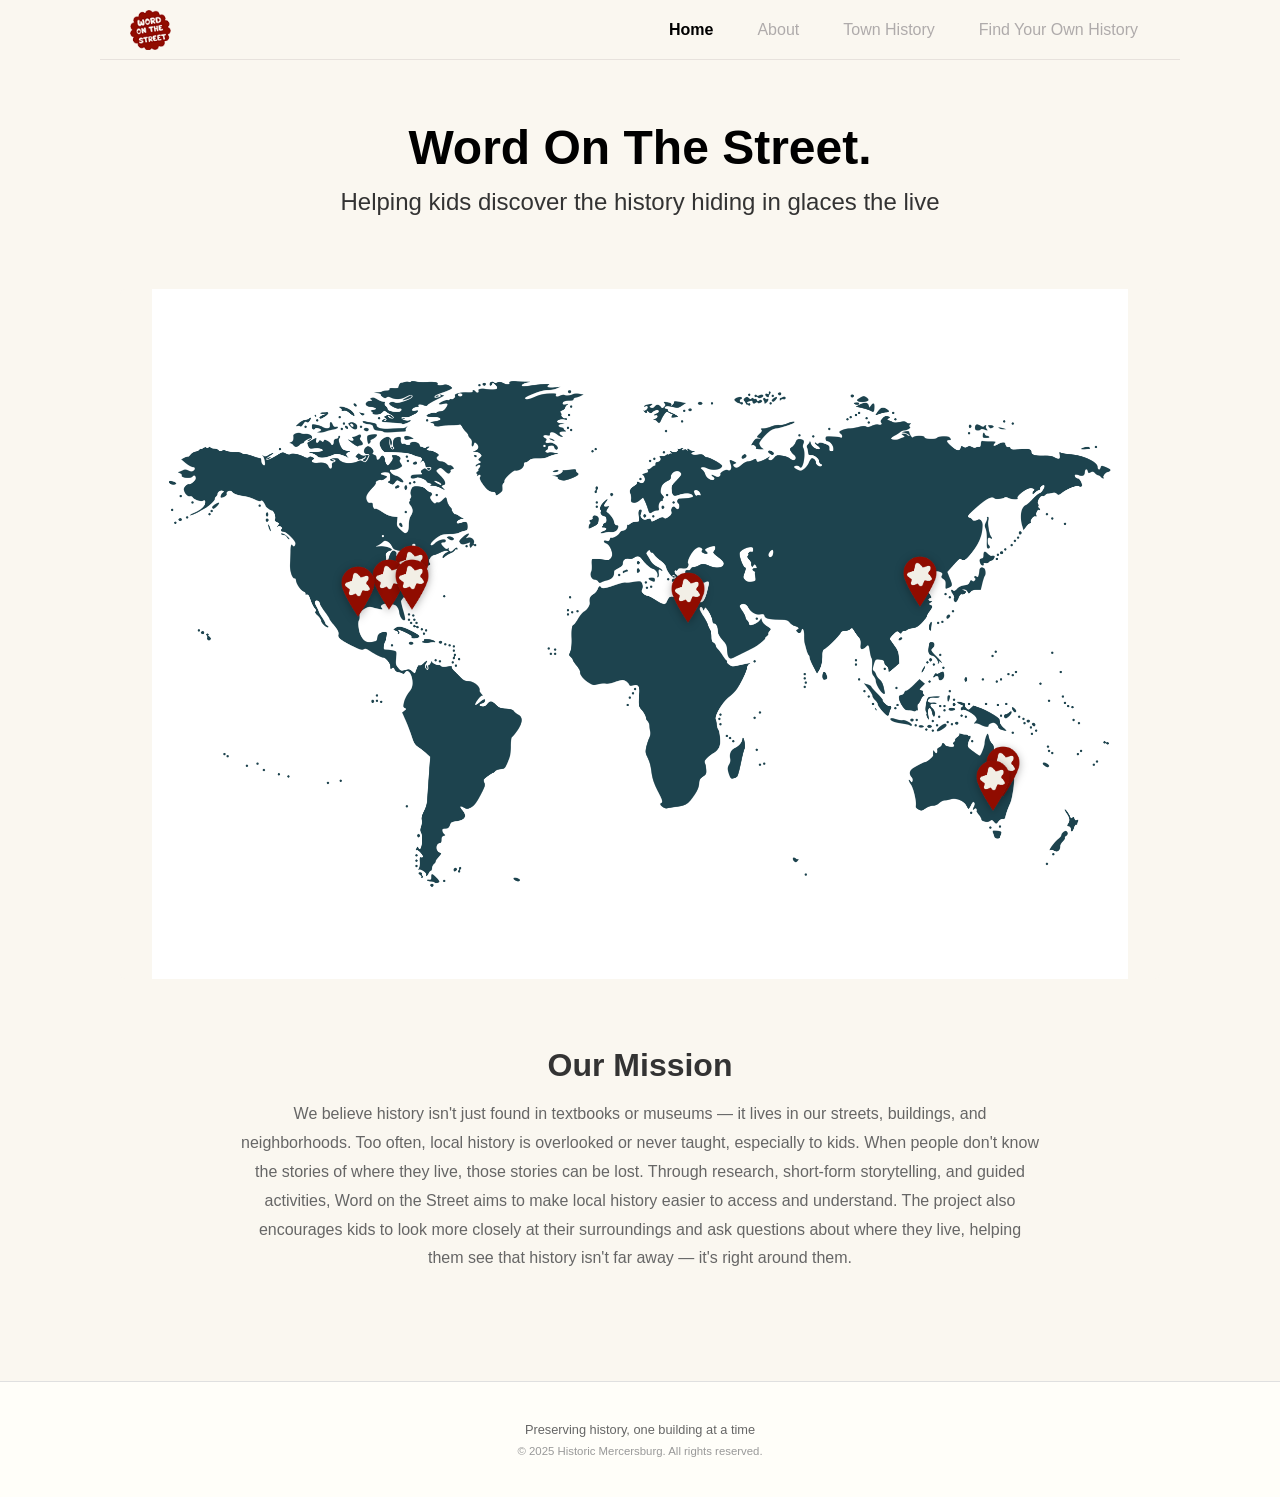
==== commit 8657c5fe: "提交代码" ====
--- a/index.html
+++ b/index.html
@@ -56,8 +56,7 @@
 
                     <!-- Map Icons positioned at specific locations -->
                     <!-- Great Falls WOTS -->
-                    <div class="world-map-icon" style="top: 36%;left: 25%;" data-pdf-url="images/pdf/6.pdf,images/pdf/8.pdf" data-location-name="Mount Vernon Word On The Stree&White House
-">
+                    <div class="world-map-icon" style="top: 36%;left: 25%;" data-pdf-url="images/pdf/6.pdf,images/pdf/8.pdf,images/pdf/2-3.pdf" data-location-name="Mount Vernon Word On The Stree&White House&Green Spring">
                         <img src="images/icon-add.png" alt="Location Marker" class="icon-image">
                     </div>
 
@@ -67,27 +66,31 @@
                     </div>
 
                     <!-- Mount Vernon & White House WOTS -->
-                    <div class="world-map-icon" style="top: 38%;left: 22.8%;" data-pdf-url="images/pdf/4.pdf" data-location-name="James Buchanan Log Cabin
+                    <div class="world-map-icon" style="top: 38%;left: 22.8%;" data-pdf-url="images/pdf/4.pdf,images/pdf/2-5.pdf" data-location-name="James Buchanan Log Cabin&Manassas national Battlefield Park
 ">
                         <img src="images/icon-add.png" alt="Location Marker" class="icon-image">
                     </div>
 
+                    <div class="world-map-icon" style="top: 39%;left: 19.8%;" data-pdf-url="images/pdf/2-6.pdf" data-location-name="The Alamo">
+                        <img src="images/icon-add.png" alt="Location Marker" class="icon-image">
+                    </div>
+
                     <!-- Pyramids of Giza WOTs -->
-                    <div class="world-map-icon" style="top: 38%;left: 25%;" data-pdf-url="images/pdf/1.pdf" data-location-name="Great Falls
-
-">
+                    <div class="world-map-icon" style="top: 38%;left: 25%;" data-pdf-url="images/pdf/1.pdf,images/pdf/2-1.pdf,images/pdf/2-2.pdf,images/pdf/2-4.pdf" data-location-name="Great Falls & Fairfax County Courthouse & Forbidden city & Lincoln Memorial">
                         <img src="images/icon-add.png" alt="Location Marker" class="icon-image">
                     </div>
 
                     <!-- Hornsby Court House & Water Clock WOTs -->
-                    <div class="world-map-icon" style="    top: 40%; right: 42.3%;" data-pdf-url="images/pdf/7.pdf" data-location-name="Pyramids of Giza
-">
+                    <div class="world-map-icon" style="    top: 40%; right: 42.3%;" data-pdf-url="images/pdf/7.pdf" data-location-name="Pyramids of Giza">
                         <img src="images/icon-add.png" alt="Location Marker" class="icon-image">
                     </div>
 
                     <!-- Lisgar Garden WOTS -->
-                    <div class="world-map-icon" style="    bottom: 23%;right: 13%" data-pdf-url="images/pdf/5.pdf" data-location-name="Lisgar Garden
-">
+                    <div class="world-map-icon" style="    bottom: 23%;right: 13%" data-pdf-url="images/pdf/5.pdf" data-location-name="Lisgar Garden">
+                        <img src="images/icon-add.png" alt="Location Marker" class="icon-image">
+                    </div>
+
+                    <div class="world-map-icon" style="    bottom: 52.5%;right: 20%" data-pdf-url="images/pdf/2-7.pdf" data-location-name="无锡市大茶壶">
                         <img src="images/icon-add.png" alt="Location Marker" class="icon-image">
                     </div>
                 </div>
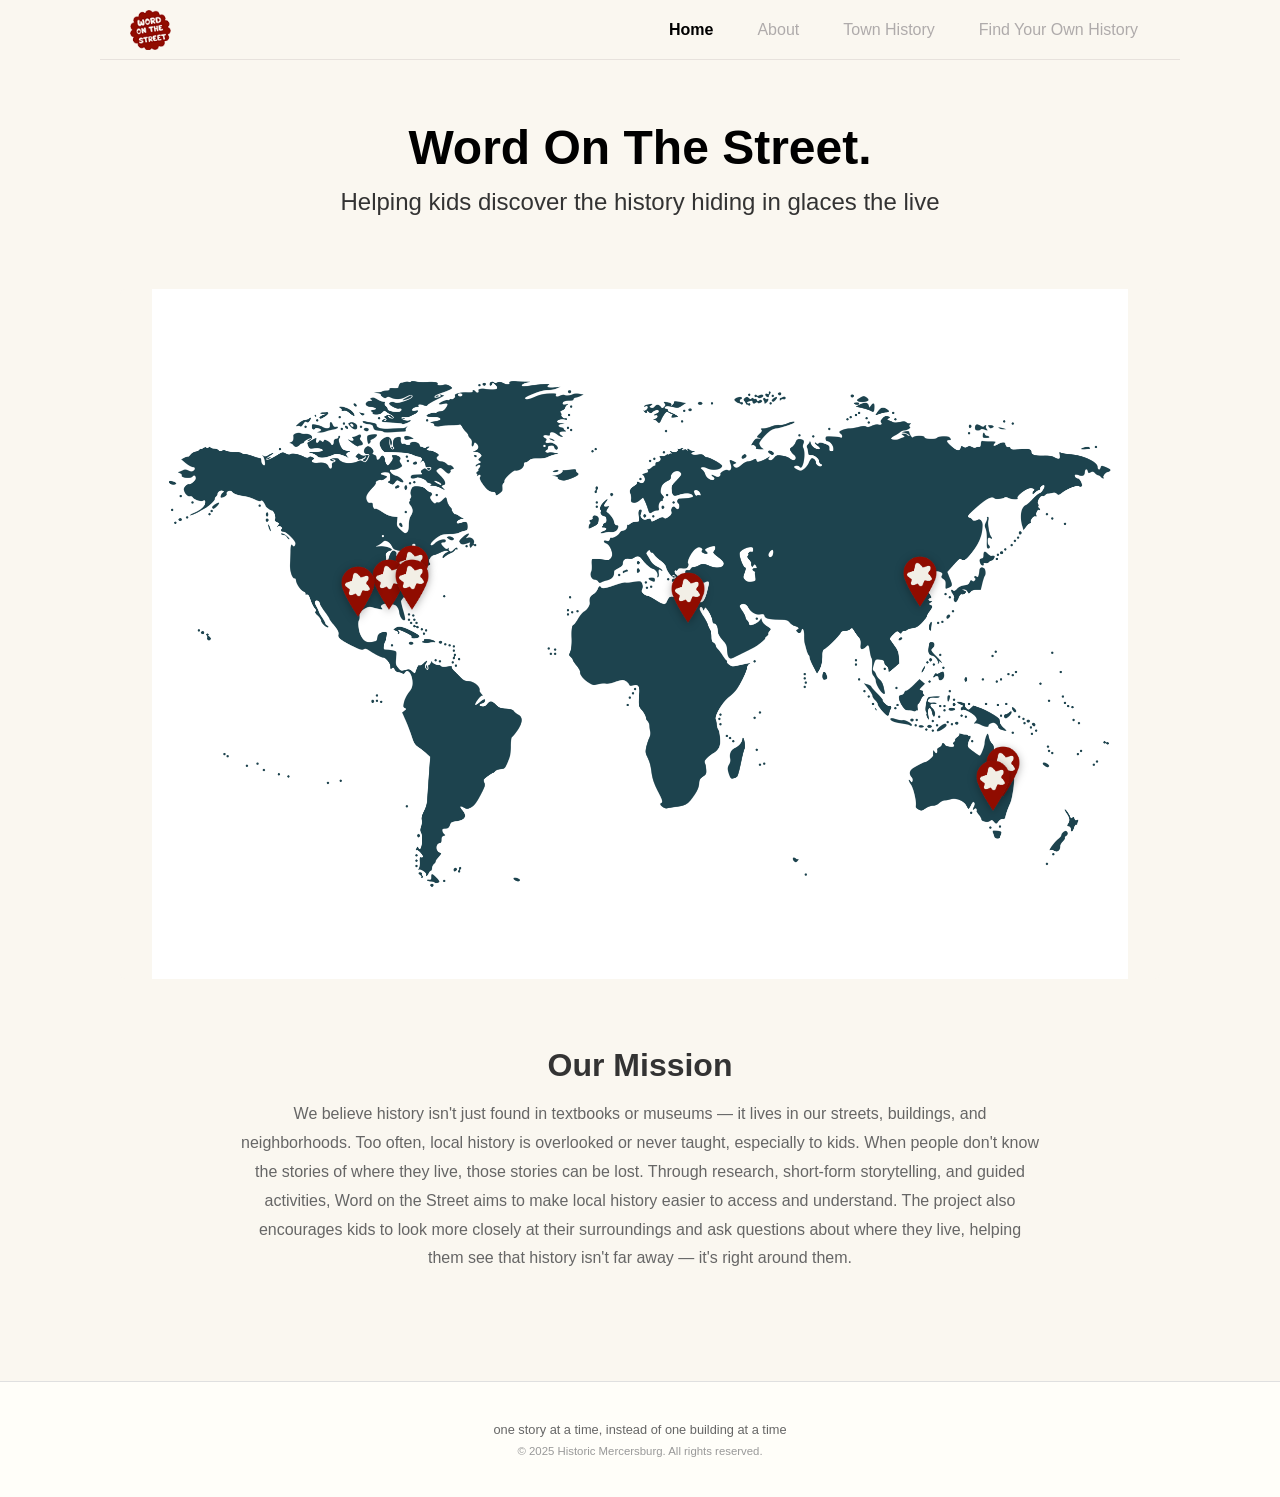
==== commit 88cb708f: "提交代码" ====
--- a/index.html
+++ b/index.html
@@ -135,7 +135,8 @@
 <!-- Footer -->
 <footer class="footer home-footer">
     <div class="footer-content">
-        <p class="footer-text-main">Preserving history, one building at a time</p>
+        <p class="footer-text-main">one story at a time, instead of one building at a time
+        </p>
         <p class="footer-text-copyright">© 2025 Historic Mercersburg. All rights reserved.</p>
     </div>
 </footer>
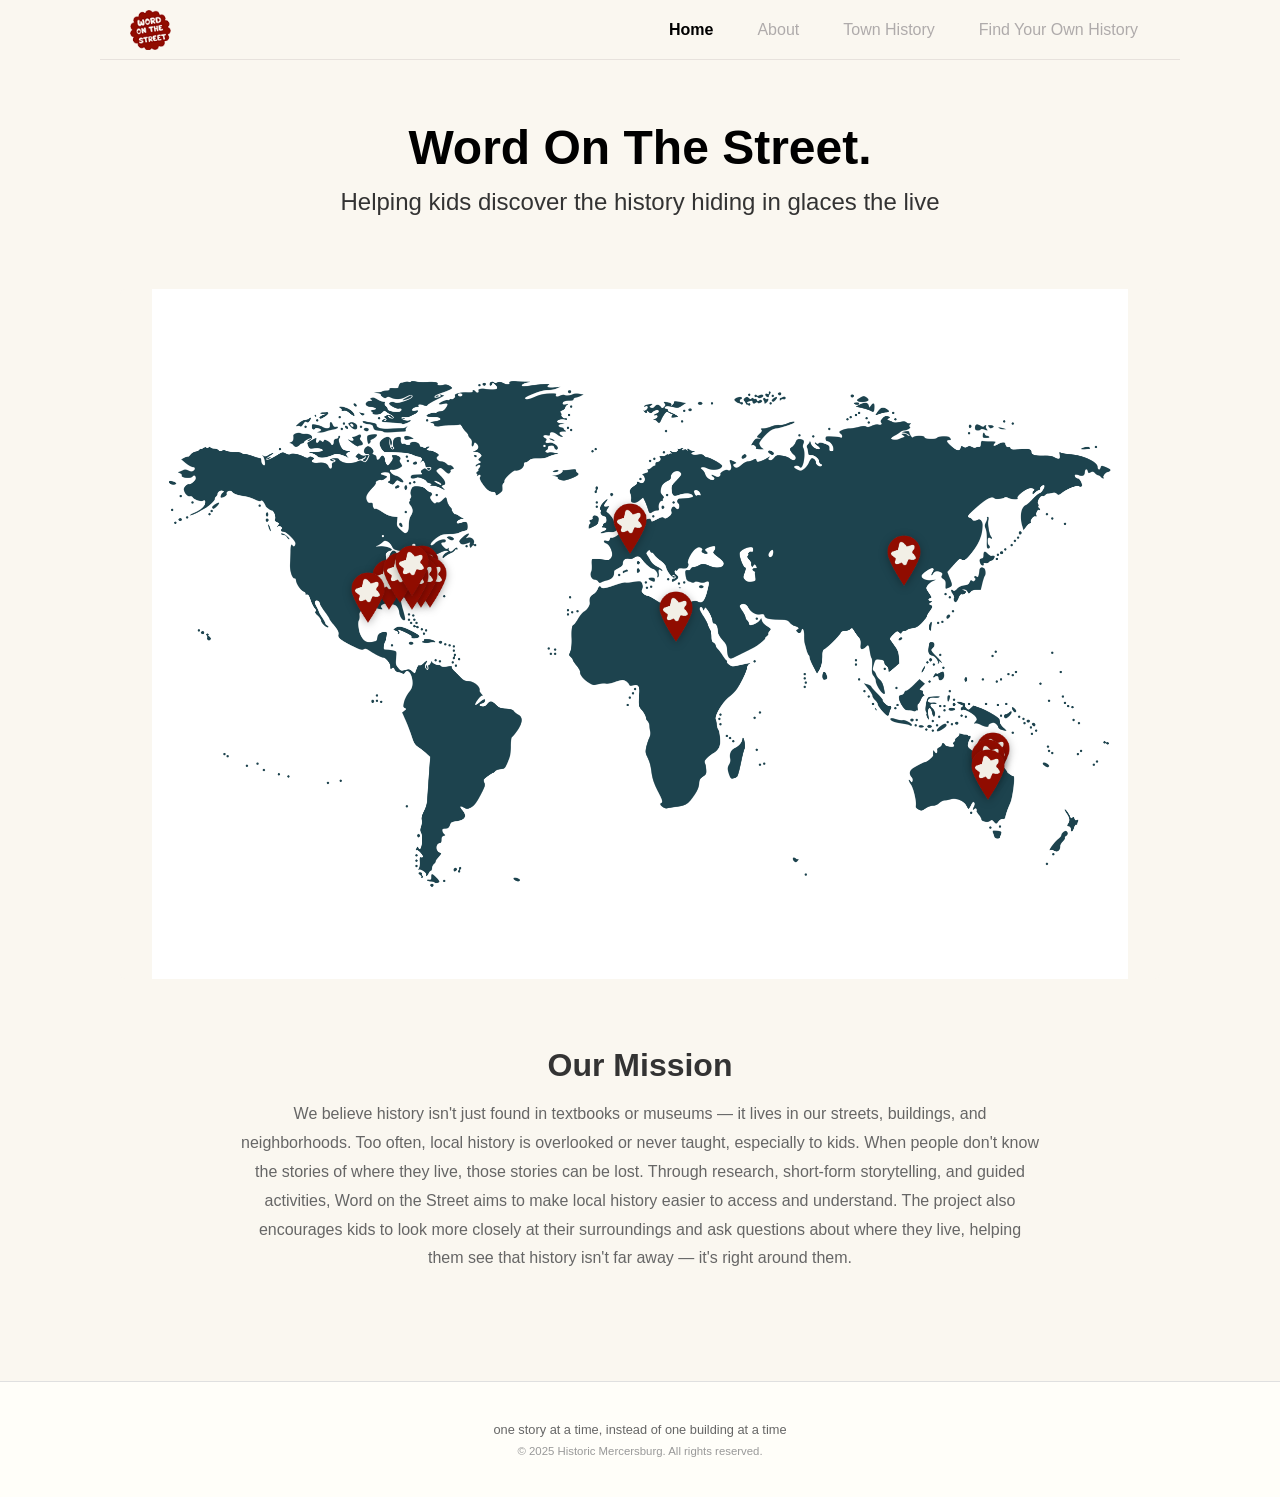
==== commit 1a0c6473: "提交代码" ====
--- a/index.html
+++ b/index.html
@@ -56,41 +56,77 @@
 
                     <!-- Map Icons positioned at specific locations -->
                     <!-- Great Falls WOTS -->
-                    <div class="world-map-icon" style="top: 36%;left: 25%;" data-pdf-url="images/pdf/6.pdf,images/pdf/8.pdf,images/pdf/2-3.pdf" data-location-name="Mount Vernon Word On The Stree&White House&Green Spring">
+                    <div class="world-map-icon" style="top: 36%;left: 26%;" data-pdf-url="images/pdf/8.pdf" data-location-name="White House">
                         <img src="images/icon-add.png" alt="Location Marker" class="icon-image">
                     </div>
 
-                    <!-- James Buchanan Log Cabin WOTS -->
-                    <div class="world-map-icon" style="bottom: 25%;right: 12%;" data-pdf-url="images/pdf/2.pdf,images/pdf/3.pdf" data-location-name="Hornsby Court House & Water Clock">
+                    <div class="world-map-icon" style="top: 37%;left: 26%;" data-pdf-url="images/pdf/2-2.pdf" data-location-name=" Forbidden city">
                         <img src="images/icon-add.png" alt="Location Marker" class="icon-image">
                     </div>
 
-                    <!-- Mount Vernon & White House WOTS -->
-                    <div class="world-map-icon" style="top: 38%;left: 22.8%;" data-pdf-url="images/pdf/4.pdf,images/pdf/2-5.pdf" data-location-name="James Buchanan Log Cabin&Manassas national Battlefield Park
+
+                    <div class="world-map-icon" style="top: 37.8%;left: 26.7%" data-pdf-url="images/pdf/2-4.pdf" data-location-name="Lincoln Memorial">
+                        <img src="images/icon-add.png" alt="Location Marker" class="icon-image">
+                    </div>
+
+                    <div class="world-map-icon" style="top: 37.8%;left: 25.9%;" data-pdf-url="images/pdf/2-1.pdf" data-location-name="Fairfax County Courthouse">
+                        <img src="images/icon-add.png" alt="Location Marker" class="icon-image">
+                    </div>
+
+
+                    <div class="world-map-icon" style="top: 38%;left: 25%;" data-pdf-url="images/pdf/1.pdf" data-location-name="Great Falls">
+                        <img src="images/icon-add.png" alt="Location Marker" class="icon-image">
+                    </div>
+
+                    <div class="world-map-icon" style="bottom: 27%;right: 13%;;" data-pdf-url="images/pdf/2.pdf" data-location-name="Hornsby Court House">
+                        <img src="images/icon-add.png" alt="Location Marker" class="icon-image">
+                    </div>
+
+                    <div class="world-map-icon" style="bottom: 26%;right: 13.5%;" data-pdf-url="images/pdf/3.pdf" data-location-name="Hornsby Water Clock">
+                        <img src="images/icon-add.png" alt="Location Marker" class="icon-image">
+                    </div>
+
+                    <!-- Lisgar Garden WOTS -->
+                    <div class="world-map-icon" style="bottom: 24.5%; right: 13.5%;" data-pdf-url="images/pdf/5.pdf" data-location-name="Lisgar Garden">
+                        <img src="images/icon-add.png" alt="Location Marker" class="icon-image">
+                    </div>
+
+
+
+                    <div class="world-map-icon" style="top: 38%;left: 22.8%;" data-pdf-url="images/pdf/4.pdf" data-location-name="James Buchanan Log Cabin
 ">
                         <img src="images/icon-add.png" alt="Location Marker" class="icon-image">
                     </div>
 
-                    <div class="world-map-icon" style="top: 39%;left: 19.8%;" data-pdf-url="images/pdf/2-6.pdf" data-location-name="The Alamo">
+                    <div class="world-map-icon" style="top: 37%;left:23.8%;" data-pdf-url="images/pdf/2-5.pdf" data-location-name="Manassas national Battlefield Park
+">
                         <img src="images/icon-add.png" alt="Location Marker" class="icon-image">
                     </div>
 
-                    <!-- Pyramids of Giza WOTs -->
-                    <div class="world-map-icon" style="top: 38%;left: 25%;" data-pdf-url="images/pdf/1.pdf,images/pdf/2-1.pdf,images/pdf/2-2.pdf,images/pdf/2-4.pdf" data-location-name="Great Falls & Fairfax County Courthouse & Forbidden city & Lincoln Memorial">
+                    <div class="world-map-icon" style=" top: 36%; left: 25%;;" data-pdf-url="images/pdf/2-3.pdf" data-location-name="Green Spring">
                         <img src="images/icon-add.png" alt="Location Marker" class="icon-image">
                     </div>
 
-                    <!-- Hornsby Court House & Water Clock WOTs -->
-                    <div class="world-map-icon" style="    top: 40%; right: 42.3%;" data-pdf-url="images/pdf/7.pdf" data-location-name="Pyramids of Giza">
+
+
+
+                    <div class="world-map-icon" style="top: 40%; left: 20.8%;" data-pdf-url="images/pdf/2-6.pdf" data-location-name="The Alamo">
                         <img src="images/icon-add.png" alt="Location Marker" class="icon-image">
                     </div>
 
-                    <!-- Lisgar Garden WOTS -->
-                    <div class="world-map-icon" style="    bottom: 23%;right: 13%" data-pdf-url="images/pdf/5.pdf" data-location-name="Lisgar Garden">
+
+                    <!-- Hornsby Court House & Water Clock WOTs -->
+                    <div class="world-map-icon" style="top: 42.7%;right: 43.5%;" data-pdf-url="images/pdf/7.pdf" data-location-name="Pyramids of Giza">
                         <img src="images/icon-add.png" alt="Location Marker" class="icon-image">
                     </div>
 
-                    <div class="world-map-icon" style="    bottom: 52.5%;right: 20%" data-pdf-url="images/pdf/2-7.pdf" data-location-name="无锡市大茶壶">
+
+
+                    <div class="world-map-icon" style="bottom: 55.5%;right: 21.5%;" data-pdf-url="images/pdf/2-7.pdf" data-location-name="无锡市大茶壶">
+                        <img src="images/icon-add.png" alt="Location Marker" class="icon-image">
+                    </div>
+
+                    <div class="world-map-icon" style="top: 30%; left: 46%;" data-pdf-url="images/pdf/10.pdf" data-location-name="Donintor Parks WOTS">
                         <img src="images/icon-add.png" alt="Location Marker" class="icon-image">
                     </div>
                 </div>
--- a/css/style.css
+++ b/css/style.css
@@ -1107,6 +1107,10 @@
   width: 100%;
   aspect-ratio: 16/9;
 }
+.video-wrapper img {
+  width: 100%;
+  height: 100%;
+}
 .video-wrapper video {
   width: 100%;
   height: 100%;
@@ -1199,7 +1203,6 @@
 .gallery-swiper img {
   width: 100%;
   border-radius: 0.75rem;
-  object-fit: cover;
   max-height: 22.5rem;
 }
 
@@ -1798,9 +1801,6 @@
   .history-section-title {
     font-size: 1.5rem;
   }
-  .world-map-container {
-    padding: 0 1rem;
-  }
   .world-map-icon .icon-image {
     width: 1.5rem;
     height: 1.5rem;
